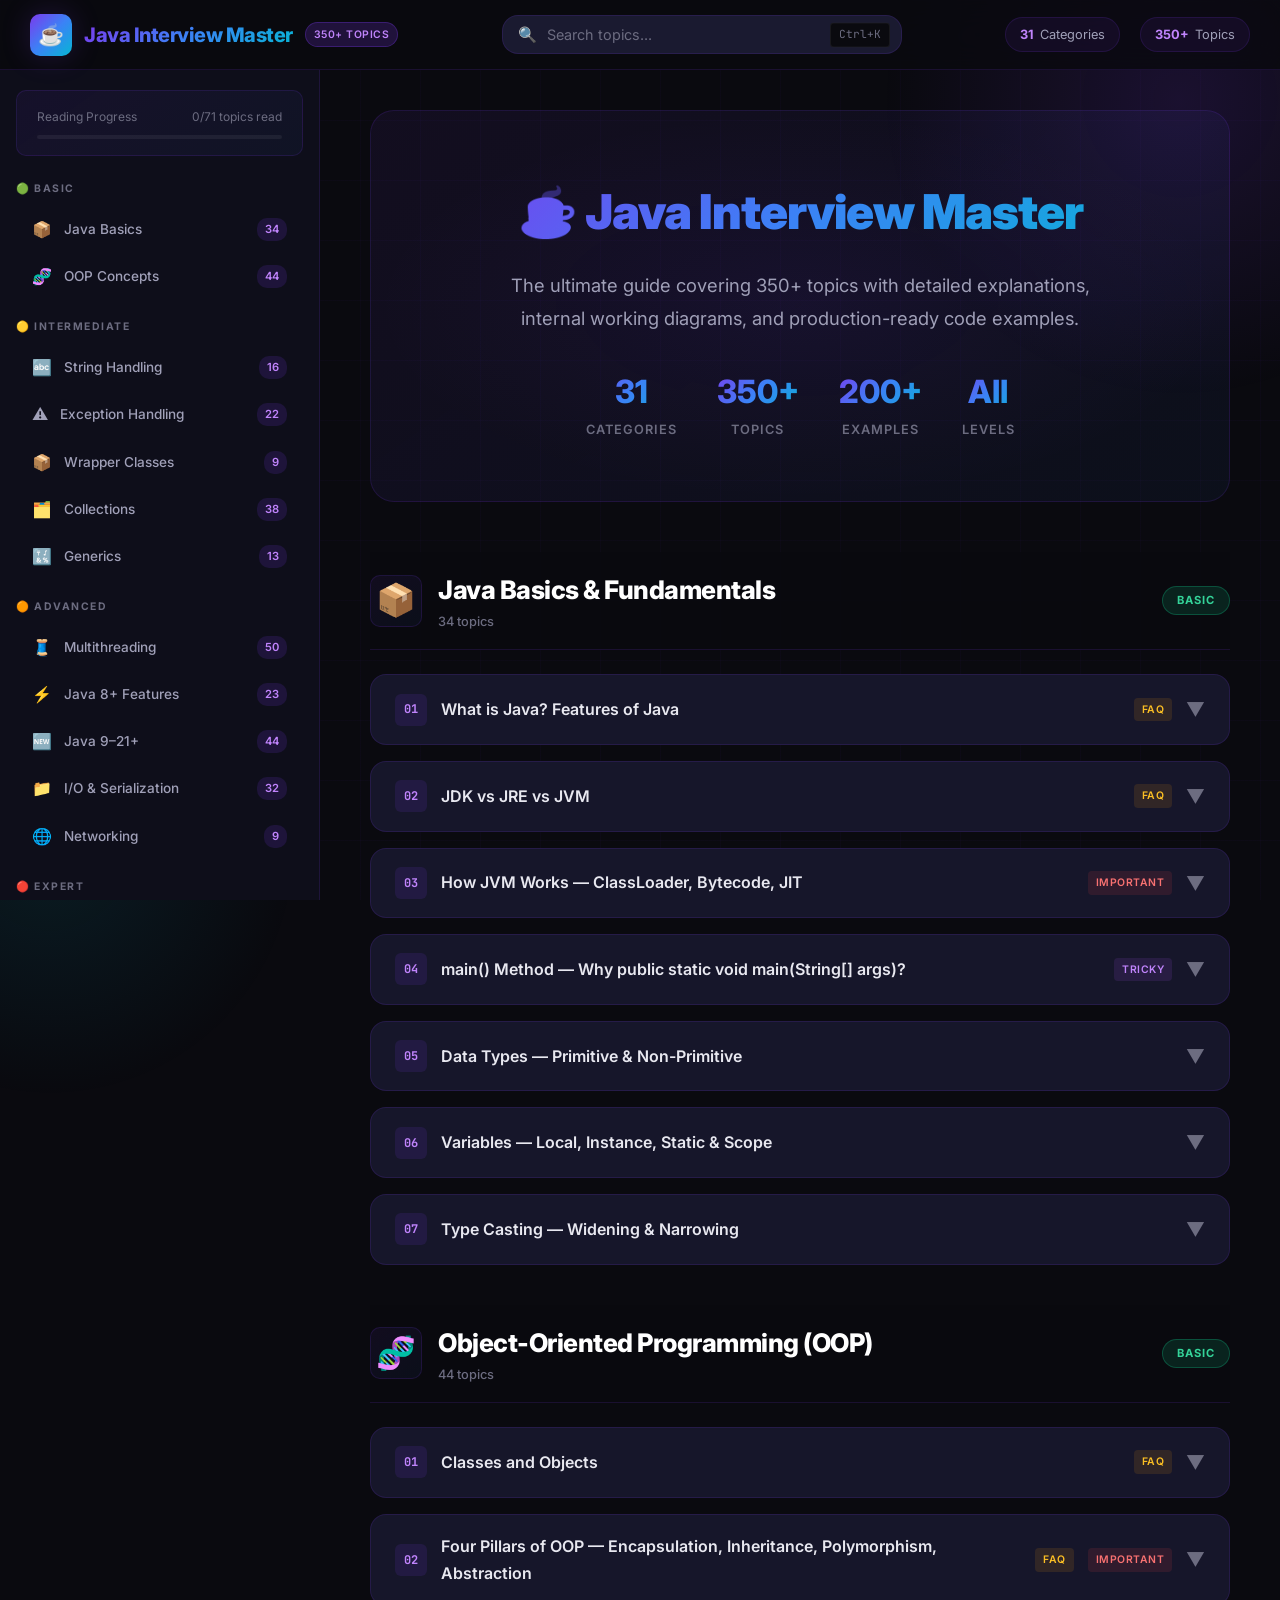
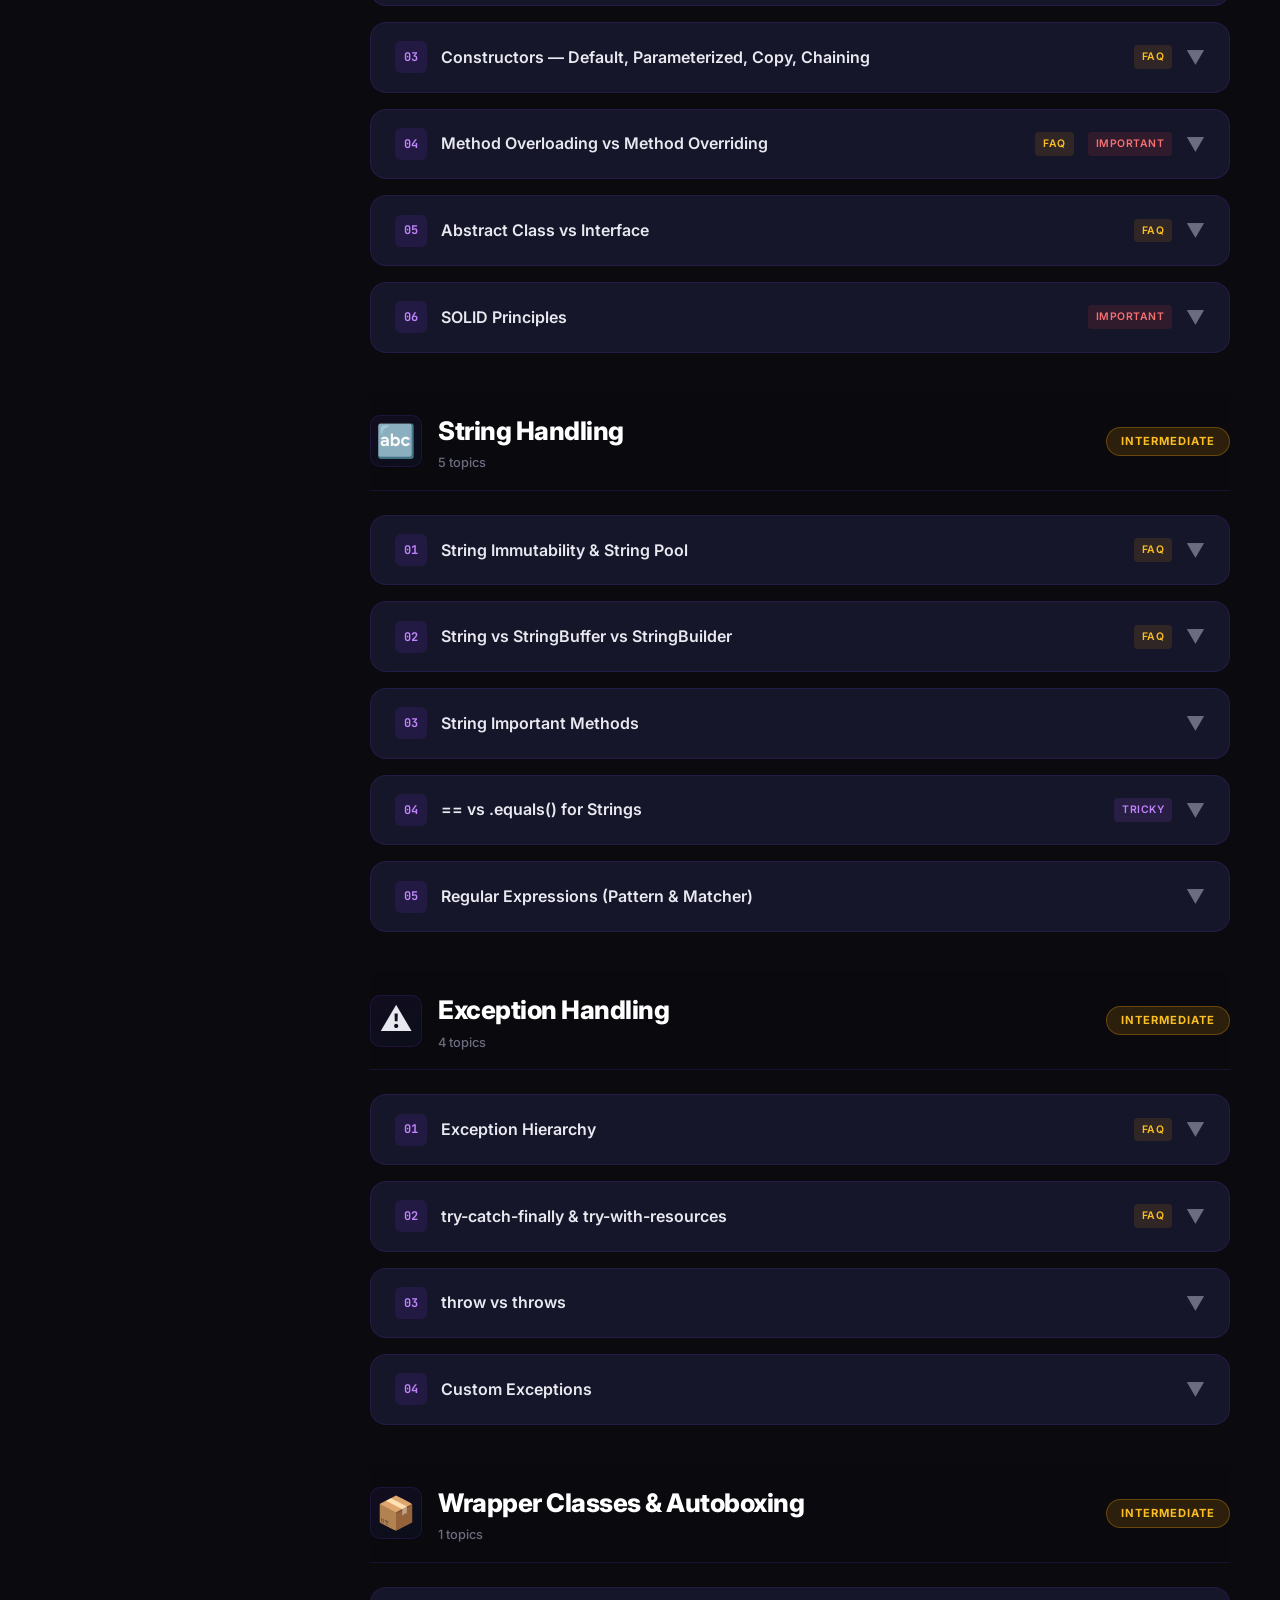
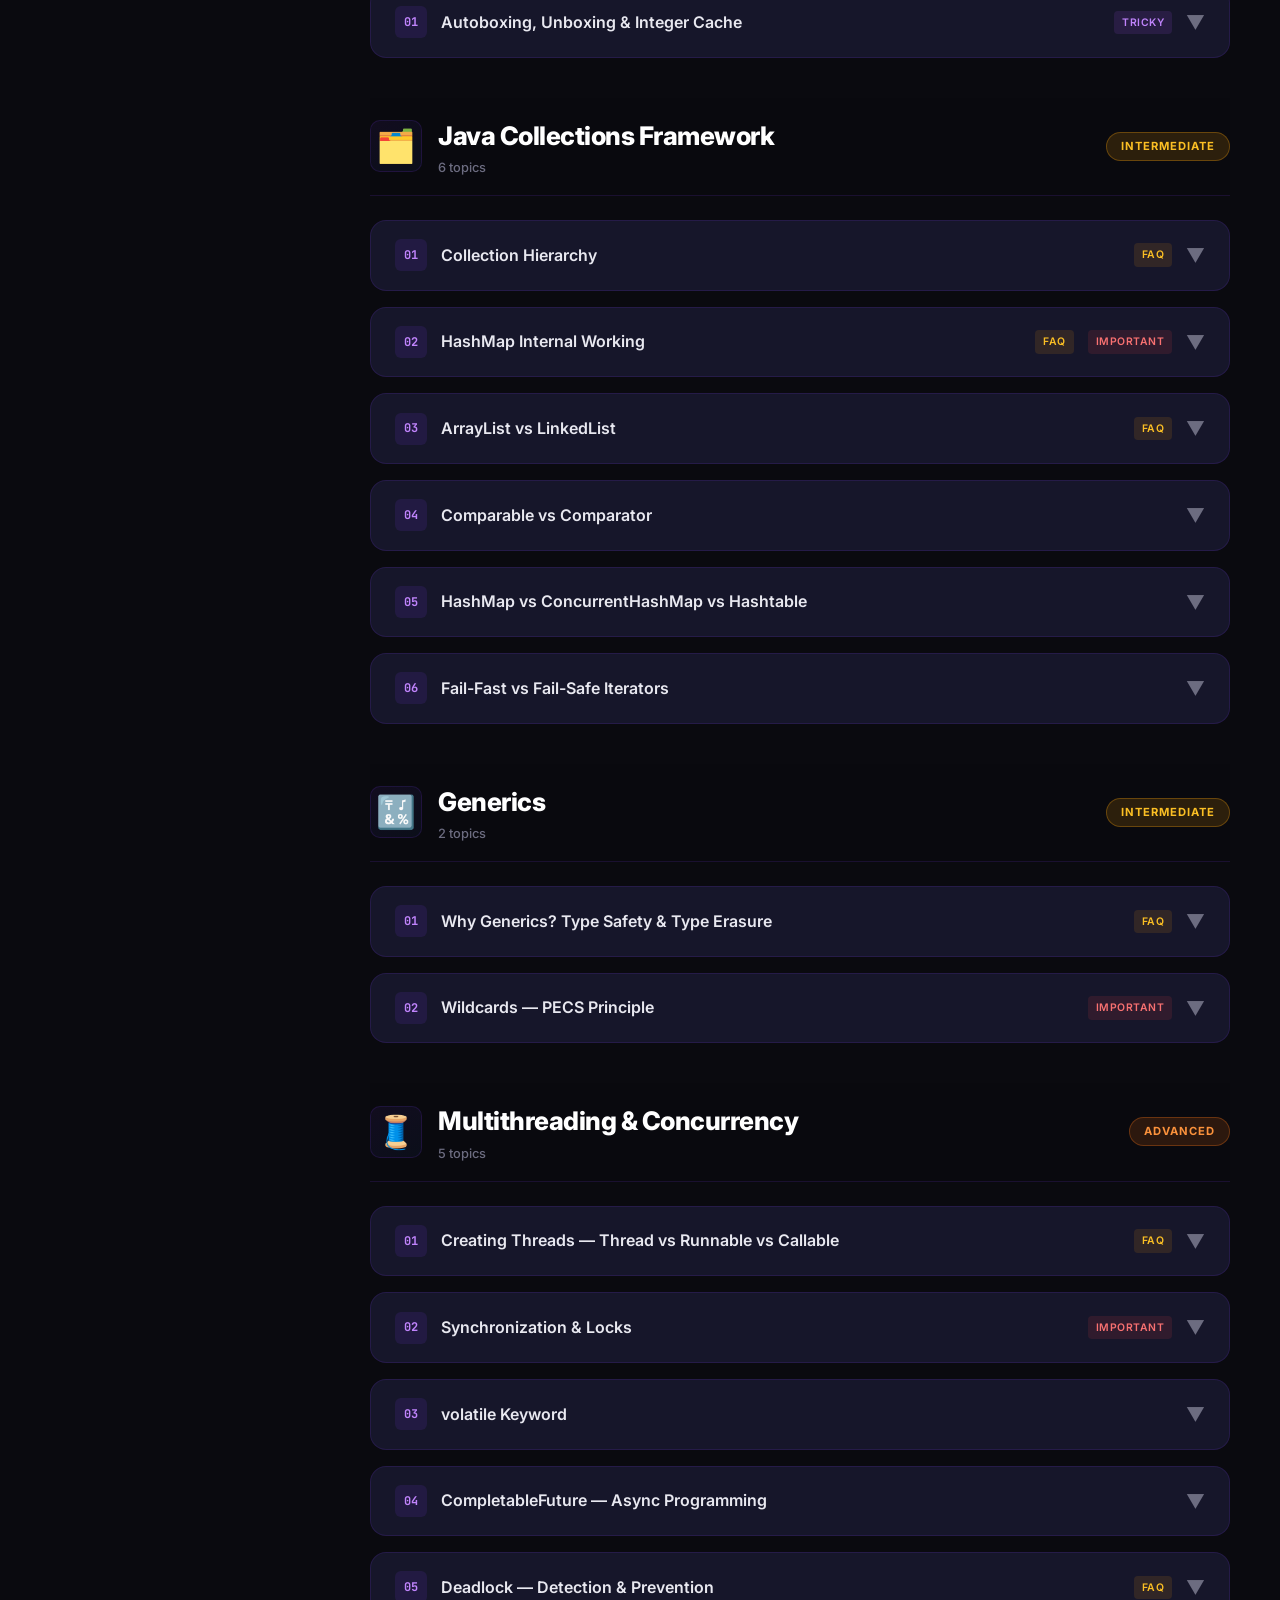
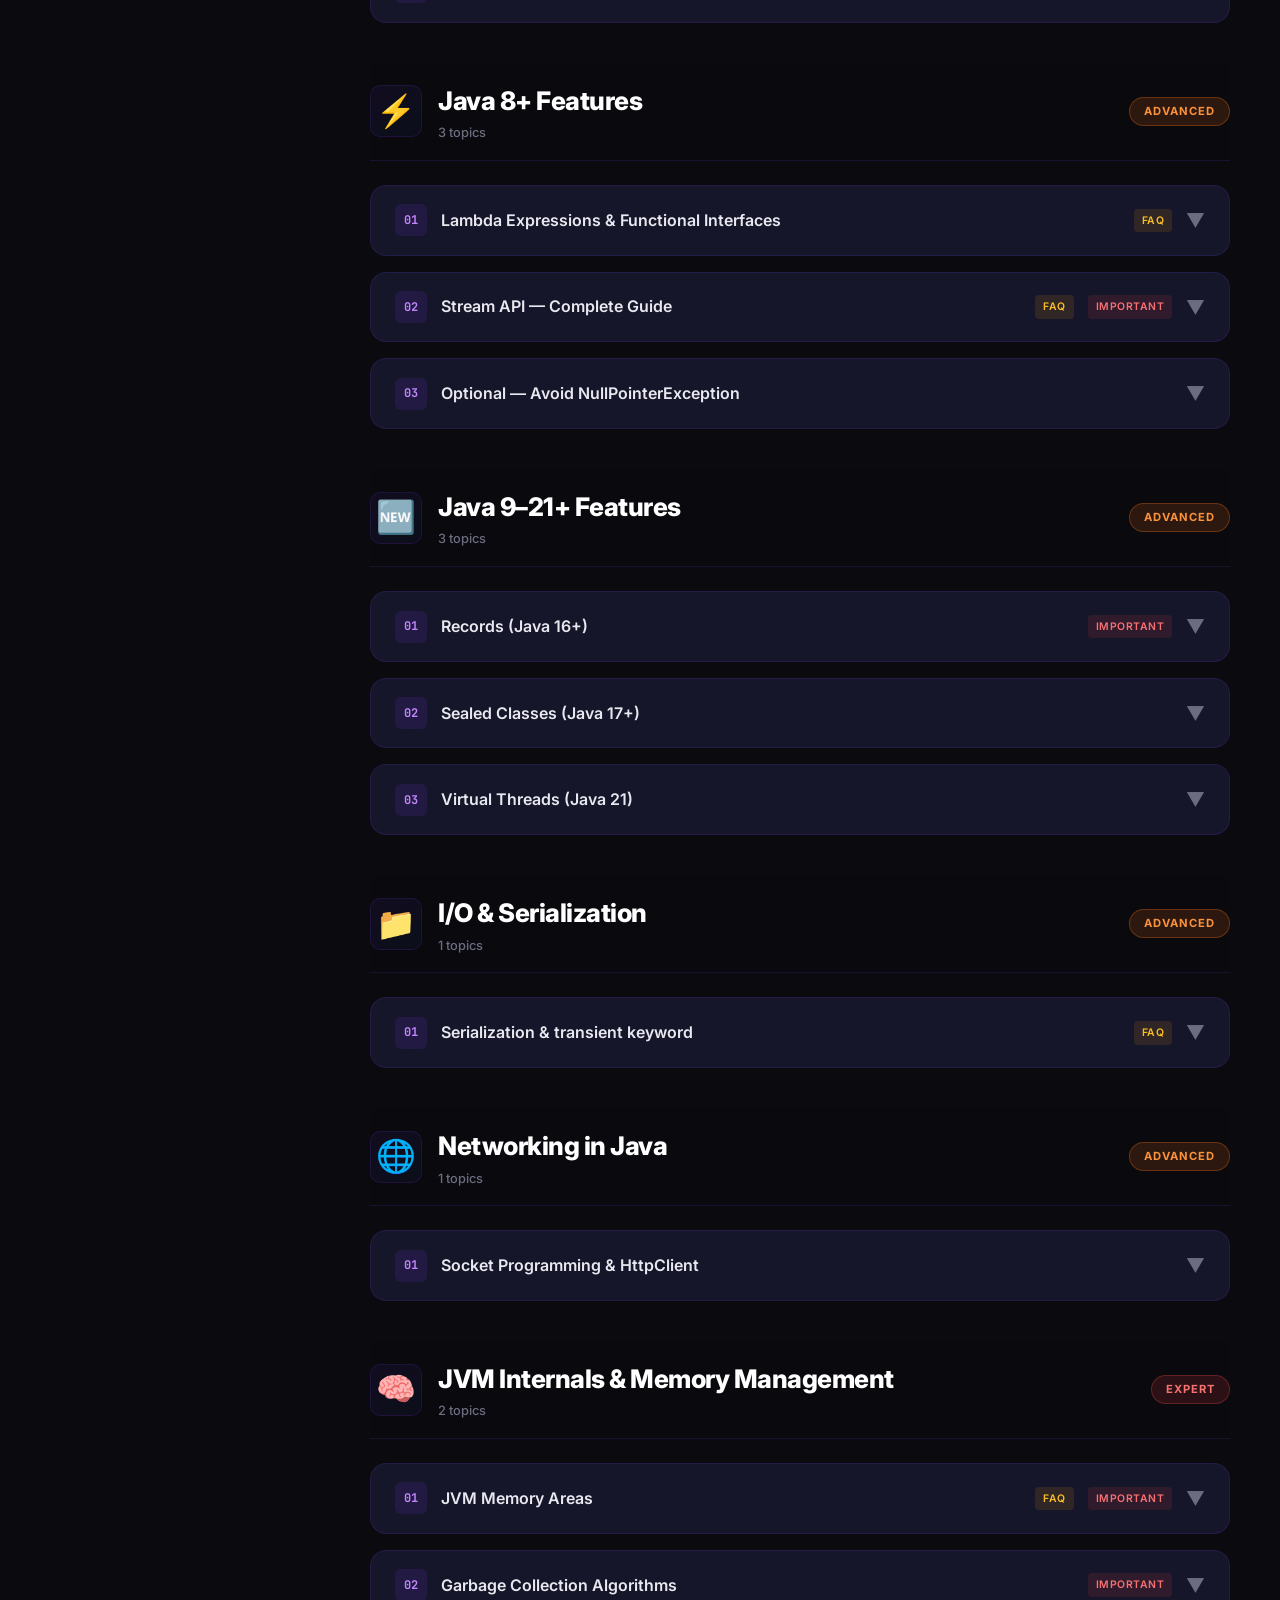
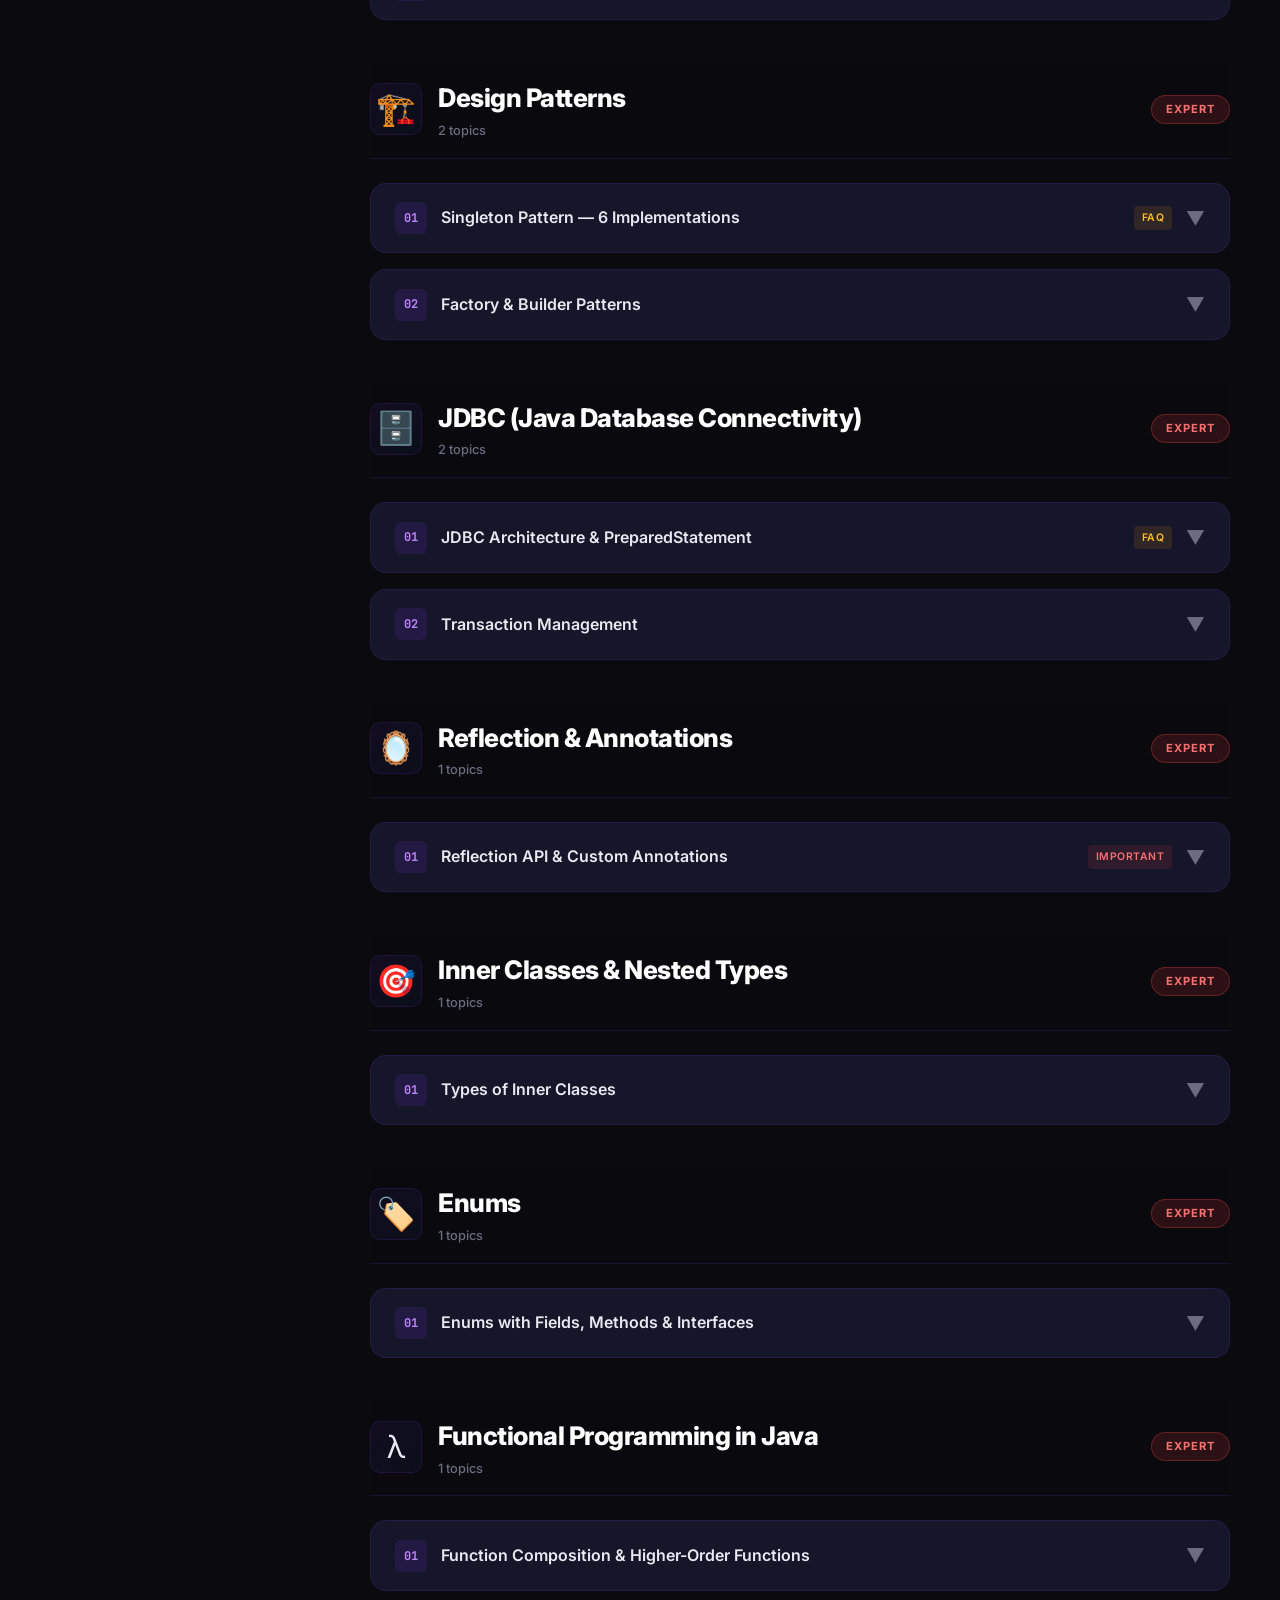
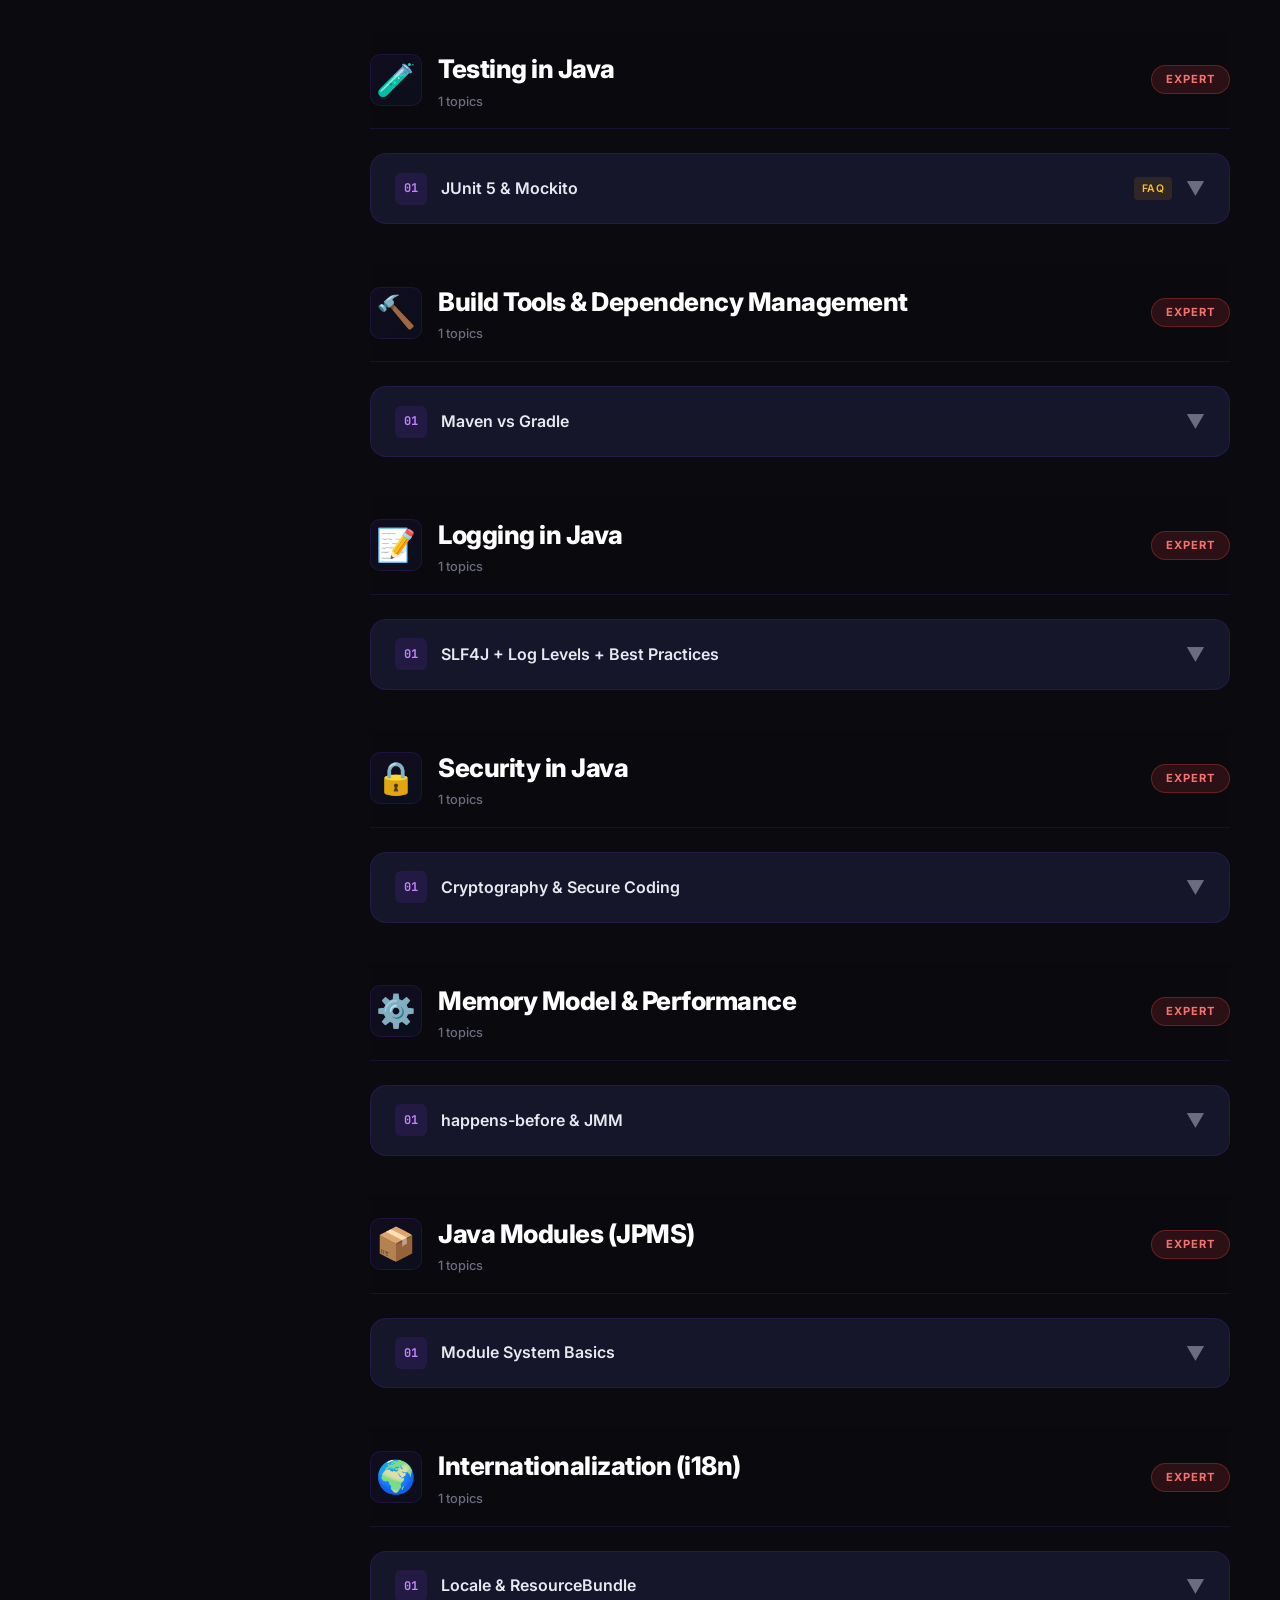
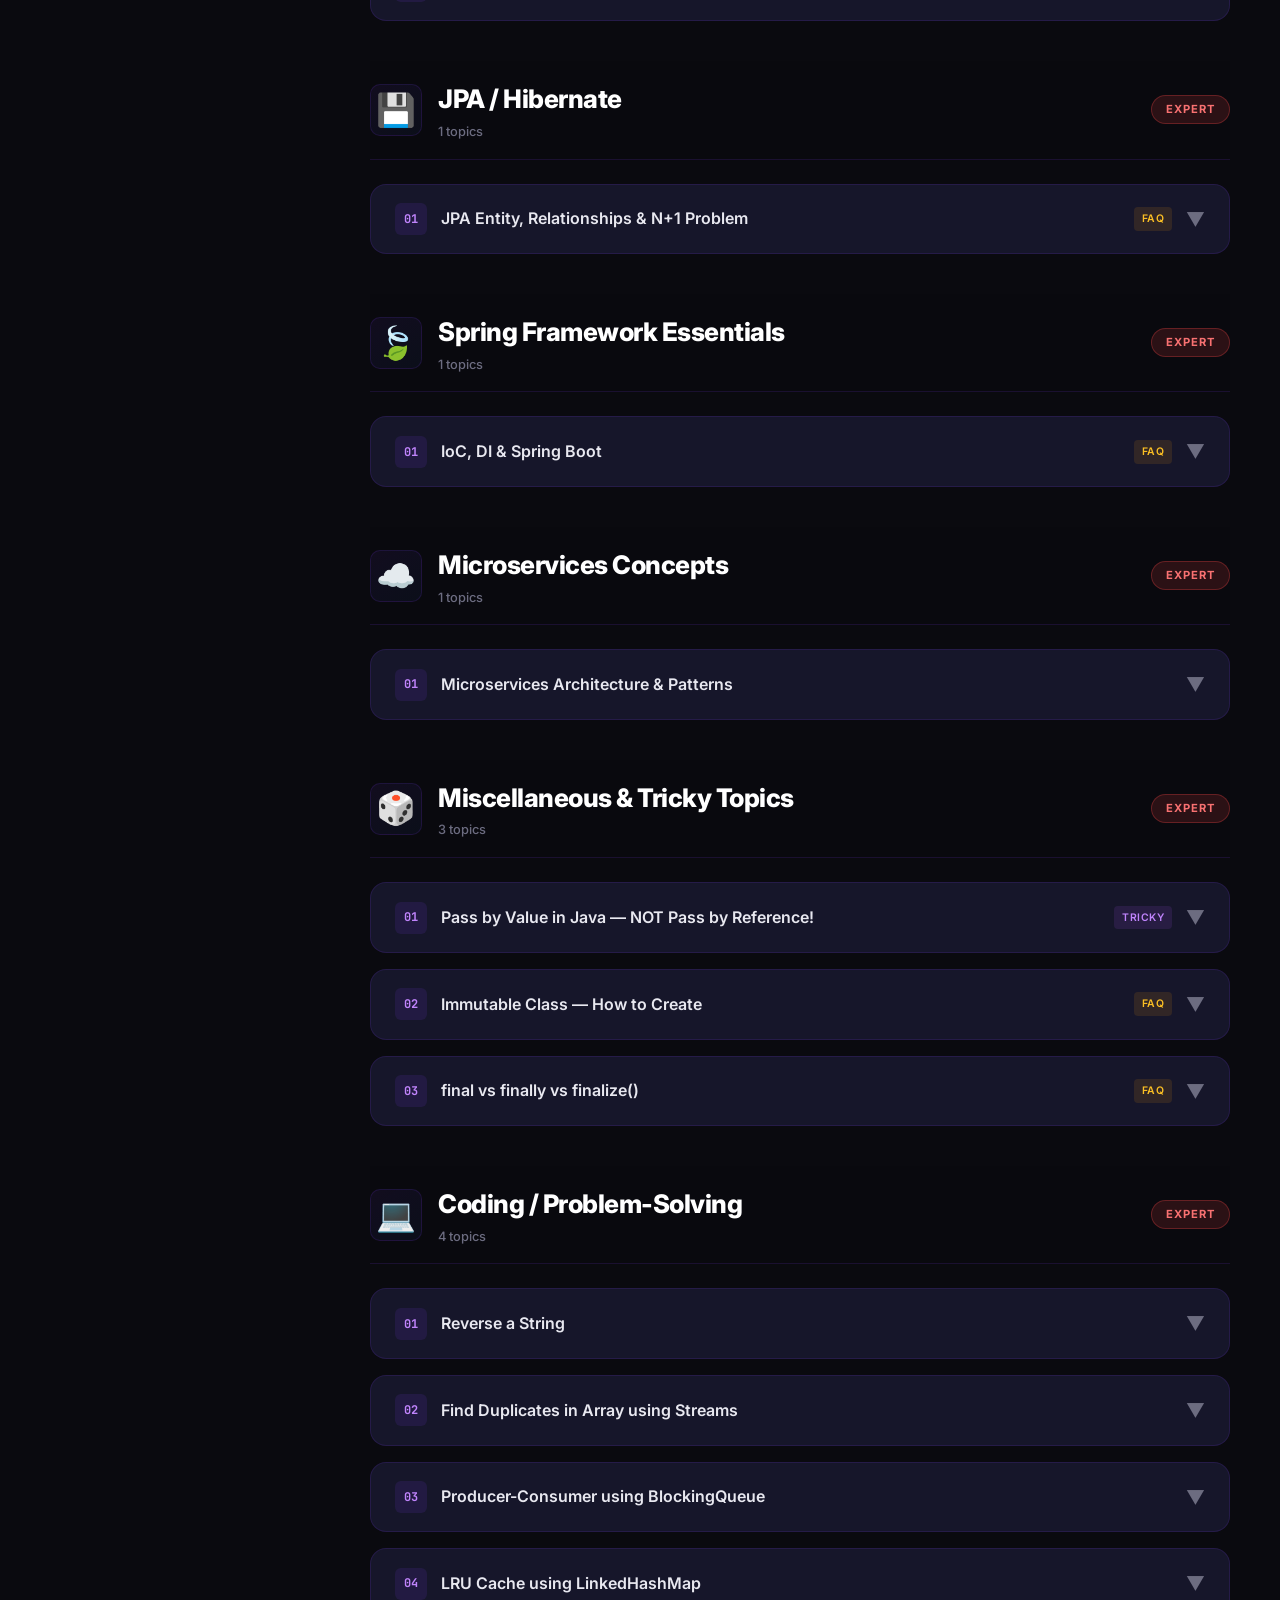
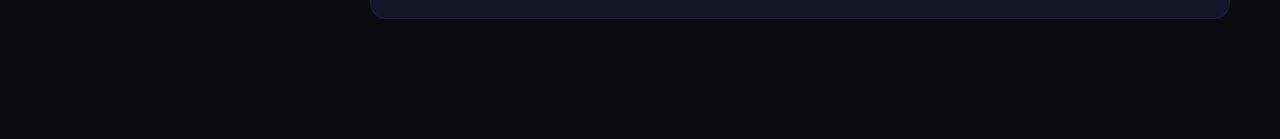
==== index.html @ a66a036e "Add files via upload" ====
<!DOCTYPE html>
<html lang="en">
<head>
  <meta charset="UTF-8">
  <meta name="viewport" content="width=device-width, initial-scale=1.0">
  <meta name="description" content="Ultimate Java Interview Preparation Guide with 350+ topics, detailed explanations, internal working, and code examples.">
  <title>Java Interview Master — Complete Guide</title>
  <link rel="stylesheet" href="styles.css">
  <link rel="icon" href="data:image/svg+xml,<svg xmlns='http://www.w3.org/2000/svg' viewBox='0 0 100 100'><text y='.9em' font-size='90'>☕</text></svg>">
</head>
<body>

<div class="bg-grid"></div>
<div class="bg-glow"></div>
<div class="bg-glow-2"></div>
<div class="sidebar-overlay"></div>

<!-- HEADER -->
<header class="header">
  <div class="header-left">
    <button class="menu-toggle" aria-label="Toggle menu">☰</button>
    <a class="logo" href="#">
      <div class="logo-icon">☕</div>
      <span class="logo-text">Java Interview Master</span>
      <span class="logo-badge">350+ Topics</span>
    </a>
  </div>
  <div class="search-container">
    <span class="search-icon">🔍</span>
    <input type="text" class="search-input" id="searchInput" placeholder="Search topics...">
    <span class="search-shortcut">Ctrl+K</span>
    <div class="search-results" id="searchResults"></div>
  </div>
  <div class="header-stats">
    <div class="stat-pill"><span class="num">31</span> Categories</div>
    <div class="stat-pill"><span class="num">350+</span> Topics</div>
  </div>
</header>

<!-- SIDEBAR -->
<nav class="sidebar" id="sidebar">
  <div class="sidebar-progress">
    <div class="progress-label"><span>Reading Progress</span><span id="progressLabel">0 topics read</span></div>
    <div class="progress-bar"><div class="progress-fill"></div></div>
  </div>
  <div class="sidebar-label">🟢 Basic</div>
  <div class="sidebar-section">
    <a class="nav-item" href="#cat-1"><span class="nav-emoji">📦</span> Java Basics<span class="nav-count">34</span></a>
    <a class="nav-item" href="#cat-2"><span class="nav-emoji">🧬</span> OOP Concepts<span class="nav-count">44</span></a>
  </div>
  <div class="sidebar-label">🟡 Intermediate</div>
  <div class="sidebar-section">
    <a class="nav-item" href="#cat-3"><span class="nav-emoji">🔤</span> String Handling<span class="nav-count">16</span></a>
    <a class="nav-item" href="#cat-4"><span class="nav-emoji">⚠️</span> Exception Handling<span class="nav-count">22</span></a>
    <a class="nav-item" href="#cat-5"><span class="nav-emoji">📦</span> Wrapper Classes<span class="nav-count">9</span></a>
    <a class="nav-item" href="#cat-6"><span class="nav-emoji">🗂️</span> Collections<span class="nav-count">38</span></a>
    <a class="nav-item" href="#cat-7"><span class="nav-emoji">🔣</span> Generics<span class="nav-count">13</span></a>
  </div>
  <div class="sidebar-label">🟠 Advanced</div>
  <div class="sidebar-section">
    <a class="nav-item" href="#cat-8"><span class="nav-emoji">🧵</span> Multithreading<span class="nav-count">50</span></a>
    <a class="nav-item" href="#cat-9"><span class="nav-emoji">⚡</span> Java 8+ Features<span class="nav-count">23</span></a>
    <a class="nav-item" href="#cat-10"><span class="nav-emoji">🆕</span> Java 9–21+<span class="nav-count">44</span></a>
    <a class="nav-item" href="#cat-11"><span class="nav-emoji">📁</span> I/O &amp; Serialization<span class="nav-count">32</span></a>
    <a class="nav-item" href="#cat-12"><span class="nav-emoji">🌐</span> Networking<span class="nav-count">9</span></a>
  </div>
  <div class="sidebar-label">🔴 Expert</div>
  <div class="sidebar-section">
    <a class="nav-item" href="#cat-13"><span class="nav-emoji">🧠</span> JVM Internals<span class="nav-count">34</span></a>
    <a class="nav-item" href="#cat-14"><span class="nav-emoji">🏗️</span> Design Patterns<span class="nav-count">24</span></a>
    <a class="nav-item" href="#cat-15"><span class="nav-emoji">🗄️</span> JDBC<span class="nav-count">16</span></a>
    <a class="nav-item" href="#cat-16"><span class="nav-emoji">🪞</span> Reflection<span class="nav-count">13</span></a>
    <a class="nav-item" href="#cat-17"><span class="nav-emoji">🎯</span> Inner Classes<span class="nav-count">8</span></a>
    <a class="nav-item" href="#cat-18"><span class="nav-emoji">🏷️</span> Enums<span class="nav-count">11</span></a>
    <a class="nav-item" href="#cat-19"><span class="nav-emoji">λ</span> Functional Prog<span class="nav-count">12</span></a>
    <a class="nav-item" href="#cat-20"><span class="nav-emoji">🧪</span> Testing<span class="nav-count">21</span></a>
    <a class="nav-item" href="#cat-21"><span class="nav-emoji">🔨</span> Build Tools<span class="nav-count">14</span></a>
    <a class="nav-item" href="#cat-22"><span class="nav-emoji">📝</span> Logging<span class="nav-count">10</span></a>
    <a class="nav-item" href="#cat-23"><span class="nav-emoji">🔒</span> Security<span class="nav-count">13</span></a>
    <a class="nav-item" href="#cat-24"><span class="nav-emoji">⚙️</span> Memory &amp; Perf<span class="nav-count">15</span></a>
    <a class="nav-item" href="#cat-25"><span class="nav-emoji">📦</span> Modules (JPMS)<span class="nav-count">10</span></a>
    <a class="nav-item" href="#cat-26"><span class="nav-emoji">🌍</span> i18n &amp; l10n<span class="nav-count">7</span></a>
    <a class="nav-item" href="#cat-27"><span class="nav-emoji">💾</span> JPA / Hibernate<span class="nav-count">12</span></a>
    <a class="nav-item" href="#cat-28"><span class="nav-emoji">🍃</span> Spring Framework<span class="nav-count">18</span></a>
    <a class="nav-item" href="#cat-29"><span class="nav-emoji">☁️</span> Microservices<span class="nav-count">16</span></a>
    <a class="nav-item" href="#cat-30"><span class="nav-emoji">🎲</span> Miscellaneous<span class="nav-count">38</span></a>
    <a class="nav-item" href="#cat-31"><span class="nav-emoji">💻</span> Coding Problems<span class="nav-count">40</span></a>
  </div>
</nav>

<!-- MAIN CONTENT -->
<main class="main-content" id="mainContent">

<!-- HERO -->
<section class="hero">
  <h1 class="hero-title">☕ Java Interview Master</h1>
  <p class="hero-subtitle">The ultimate guide covering 350+ topics with detailed explanations, internal working diagrams, and production-ready code examples.</p>
  <div class="hero-stats">
    <div class="hero-stat"><div class="hero-stat-value">31</div><div class="hero-stat-label">Categories</div></div>
    <div class="hero-stat"><div class="hero-stat-value">350+</div><div class="hero-stat-label">Topics</div></div>
    <div class="hero-stat"><div class="hero-stat-value">200+</div><div class="hero-stat-label">Examples</div></div>
    <div class="hero-stat"><div class="hero-stat-value">All</div><div class="hero-stat-label">Levels</div></div>
  </div>
</section>

<!-- ========== CATEGORY 1: JAVA BASICS ========== -->
<section class="category-section" id="cat-1">
<div class="category-header">
  <div class="category-emoji">📦</div>
  <div class="category-info"><h2 class="category-title">Java Basics & Fundamentals</h2><div class="category-count">34 topics</div></div>
  <span class="category-level level-basic">Basic</span>
</div>

<div class="topic-card"><div class="topic-header"><span class="topic-number">01</span><span class="topic-title">What is Java? Features of Java</span><span class="topic-tag tag-frequently-asked">FAQ</span><span class="topic-toggle">▼</span></div><div class="topic-body"><div class="topic-content">
<h4>Explanation</h4>
<p>Java is a <strong>high-level, class-based, object-oriented</strong> programming language designed to have as few implementation dependencies as possible. It was developed by <strong>James Gosling</strong> at Sun Microsystems (now Oracle) and released in 1995.</p>
<h4>Key Features</h4>
<ul>
  <li><strong>Platform Independent</strong> — "Write Once, Run Anywhere" (WORA). Java code compiles to bytecode that runs on any JVM.</li>
  <li><strong>Object-Oriented</strong> — Everything is an object (except primitives). Supports Encapsulation, Inheritance, Polymorphism, Abstraction.</li>
  <li><strong>Robust</strong> — Strong memory management, no pointers, garbage collection, exception handling.</li>
  <li><strong>Secure</strong> — No explicit pointer access, bytecode verifier, SecurityManager, class loading mechanism.</li>
  <li><strong>Multithreaded</strong> — Built-in support for concurrent programming.</li>
  <li><strong>Architecture-Neutral</strong> — Bytecode is not dependent on any processor architecture.</li>
  <li><strong>Distributed</strong> — Supports RMI, EJB, web services for distributed computing.</li>
  <li><strong>Dynamic</strong> — Supports dynamic loading of classes at runtime via reflection.</li>
</ul>
<div class="info-box tip"><div class="info-box-title">💡 Interview Tip</div><p>Often the first question asked. Cover at least 5 features with brief explanations.</p></div>
</div></div></div>

<div class="topic-card"><div class="topic-header"><span class="topic-number">02</span><span class="topic-title">JDK vs JRE vs JVM</span><span class="topic-tag tag-frequently-asked">FAQ</span><span class="topic-toggle">▼</span></div><div class="topic-body"><div class="topic-content">
<h4>Explanation</h4>
<p>These three form the foundation of Java's platform independence:</p>
<table class="comparison-table">
<tr><th>Component</th><th>Full Form</th><th>Purpose</th><th>Contains</th></tr>
<tr><td><strong>JVM</strong></td><td>Java Virtual Machine</td><td>Executes bytecode</td><td>Interpreter, JIT Compiler, GC</td></tr>
<tr><td><strong>JRE</strong></td><td>Java Runtime Environment</td><td>Provides runtime libraries</td><td>JVM + Core Libraries (rt.jar)</td></tr>
<tr><td><strong>JDK</strong></td><td>Java Development Kit</td><td>Develop + Compile + Run</td><td>JRE + javac, javadoc, jar, jdb</td></tr>
</table>
<h4>Internal Working</h4>
<div class="diagram-box">┌─────────────────────────────────────┐
│              JDK                    │
│  ┌──────────────────────────────┐   │
│  │            JRE               │   │
│  │  ┌───────────────────────┐   │   │
│  │  │         JVM           │   │   │
│  │  │  ┌─────────────────┐  │   │   │
│  │  │  │   Class Loader   │  │   │   │
│  │  │  │   Bytecode       │  │   │   │
│  │  │  │   Verifier       │  │   │   │
│  │  │  │   Interpreter    │  │   │   │
│  │  │  │   JIT Compiler   │  │   │   │
│  │  │  │   Garbage        │  │   │   │
│  │  │  │   Collector      │  │   │   │
│  │  │  └─────────────────┘  │   │   │
│  │  └───────────────────────┘   │   │
│  │  + Core Libraries (rt.jar)   │   │
│  └──────────────────────────────┘   │
│  + javac (compiler)                 │
│  + javadoc, jar, jdb, jshell        │
└─────────────────────────────────────┘</div>
<div class="info-box"><div class="info-box-title">📌 Key Point</div><p><strong>JDK = JRE + Dev Tools</strong> and <strong>JRE = JVM + Libraries</strong>. If you only need to run Java programs, you need JRE. To develop, you need JDK.</p></div>
</div></div></div>

<div class="topic-card"><div class="topic-header"><span class="topic-number">03</span><span class="topic-title">How JVM Works — ClassLoader, Bytecode, JIT</span><span class="topic-tag tag-important">Important</span><span class="topic-toggle">▼</span></div><div class="topic-body"><div class="topic-content">
<h4>Java Program Execution Flow</h4>
<div class="diagram-box">Source.java ──> javac ──> Source.class (Bytecode)
                                │
                          ┌─────▼─────┐
                          │    JVM    │
                          ├───────────┤
                   ┌──────┤ClassLoader├──────┐
                   │      └───────────┘      │
                   ▼                         ▼
            ┌────────────┐          ┌──────────────┐
            │ Bytecode   │          │  Runtime     │
            │ Verifier   │          │  Data Areas  │
            └──────┬─────┘          │  - Heap      │
                   │                │  - Stack     │
                   ▼                │  - Method    │
            ┌────────────┐          │    Area      │
            │ Interpreter│          └──────────────┘
            │     +      │
            │ JIT Compiler│
            └──────┬─────┘
                   ▼
            Native Machine Code</div>
<h4>ClassLoader Subsystem</h4>
<ul>
  <li><strong>Bootstrap ClassLoader</strong> — Loads core Java classes from <code>rt.jar</code> (written in C/C++)</li>
  <li><strong>Extension/Platform ClassLoader</strong> — Loads from <code>ext</code> directory</li>
  <li><strong>Application ClassLoader</strong> — Loads from classpath (your classes)</li>
</ul>
<h4>JIT Compiler</h4>
<p>The <strong>Just-In-Time (JIT)</strong> compiler converts frequently executed bytecode ("hot spots") into native machine code at runtime for better performance. Without JIT, the interpreter translates bytecode line-by-line which is slower.</p>
</div></div></div>

<div class="topic-card"><div class="topic-header"><span class="topic-number">04</span><span class="topic-title">main() Method — Why public static void main(String[] args)?</span><span class="topic-tag tag-tricky">Tricky</span><span class="topic-toggle">▼</span></div><div class="topic-body"><div class="topic-content">
<h4>Breakdown</h4>
<ul>
  <li><strong>public</strong> — JVM must access it from anywhere (outside the class)</li>
  <li><strong>static</strong> — JVM calls it without creating an object of the class</li>
  <li><strong>void</strong> — It doesn't return anything to the JVM</li>
  <li><strong>main</strong> — The name JVM looks for as the entry point</li>
  <li><strong>String[] args</strong> — Command-line arguments passed as an array of Strings</li>
</ul>
<div class="code-block"><div class="code-header"><div class="code-dots"><div class="code-dot"></div><div class="code-dot"></div><div class="code-dot"></div></div><span class="code-lang">Java</span><button class="code-copy">Copy</button></div><pre><span class="kw">public class</span> <span class="type">HelloWorld</span> {
    <span class="kw">public static void</span> <span class="fn">main</span>(<span class="type">String</span>[] args) {
        <span class="type">System</span>.out.<span class="fn">println</span>(<span class="str">"Hello, World!"</span>);
    }
}</pre></div>
<div class="info-box warning"><div class="info-box-title">⚠️ Common Question</div><p><strong>Can we overload main()?</strong> Yes! But JVM always calls <code>public static void main(String[] args)</code>. Other overloaded versions are treated as normal methods.</p></div>
</div></div></div>

<div class="topic-card"><div class="topic-header"><span class="topic-number">05</span><span class="topic-title">Data Types — Primitive & Non-Primitive</span><span class="topic-toggle">▼</span></div><div class="topic-body"><div class="topic-content">
<h4>Primitive Data Types (8 types)</h4>
<table class="comparison-table">
<tr><th>Type</th><th>Size</th><th>Default</th><th>Range</th></tr>
<tr><td><code>byte</code></td><td>1 byte</td><td>0</td><td>-128 to 127</td></tr>
<tr><td><code>short</code></td><td>2 bytes</td><td>0</td><td>-32,768 to 32,767</td></tr>
<tr><td><code>int</code></td><td>4 bytes</td><td>0</td><td>-2³¹ to 2³¹-1</td></tr>
<tr><td><code>long</code></td><td>8 bytes</td><td>0L</td><td>-2⁶³ to 2⁶³-1</td></tr>
<tr><td><code>float</code></td><td>4 bytes</td><td>0.0f</td><td>±3.4E38 (7 digits)</td></tr>
<tr><td><code>double</code></td><td>8 bytes</td><td>0.0d</td><td>±1.7E308 (15 digits)</td></tr>
<tr><td><code>char</code></td><td>2 bytes</td><td>'\u0000'</td><td>0 to 65,535 (Unicode)</td></tr>
<tr><td><code>boolean</code></td><td>~1 bit</td><td>false</td><td>true / false</td></tr>
</table>
<h4>Non-Primitive Types</h4>
<p><strong>String, Array, Class, Interface, Enum</strong> — These are reference types stored on the Heap, while primitives are stored on the Stack.</p>
<div class="code-block"><div class="code-header"><div class="code-dots"><div class="code-dot"></div><div class="code-dot"></div><div class="code-dot"></div></div><span class="code-lang">Java</span><button class="code-copy">Copy</button></div><pre><span class="cmt">// Primitive types</span>
<span class="kw">int</span> age = <span class="num">25</span>;
<span class="kw">double</span> salary = <span class="num">75000.50</span>;
<span class="kw">char</span> grade = <span class="str">'A'</span>;
<span class="kw">boolean</span> isActive = <span class="kw">true</span>;

<span class="cmt">// Non-primitive (reference) types</span>
<span class="type">String</span> name = <span class="str">"Java"</span>;
<span class="kw">int</span>[] numbers = {<span class="num">1</span>, <span class="num">2</span>, <span class="num">3</span>};</pre></div>
</div></div></div>

<div class="topic-card"><div class="topic-header"><span class="topic-number">06</span><span class="topic-title">Variables — Local, Instance, Static & Scope</span><span class="topic-toggle">▼</span></div><div class="topic-body"><div class="topic-content">
<table class="comparison-table">
<tr><th>Type</th><th>Declared In</th><th>Stored In</th><th>Default Value</th><th>Lifetime</th></tr>
<tr><td><strong>Local</strong></td><td>Method/Block</td><td>Stack</td><td>None (must init)</td><td>Method execution</td></tr>
<tr><td><strong>Instance</strong></td><td>Class (non-static)</td><td>Heap</td><td>Yes (0, null, false)</td><td>Object lifetime</td></tr>
<tr><td><strong>Static</strong></td><td>Class (static)</td><td>Method Area</td><td>Yes (0, null, false)</td><td>Class lifetime</td></tr>
</table>
<div class="code-block"><div class="code-header"><div class="code-dots"><div class="code-dot"></div><div class="code-dot"></div><div class="code-dot"></div></div><span class="code-lang">Java</span><button class="code-copy">Copy</button></div><pre><span class="kw">public class</span> <span class="type">Employee</span> {
    <span class="kw">static</span> <span class="type">String</span> company = <span class="str">"Google"</span>;  <span class="cmt">// Static variable</span>
    <span class="type">String</span> name;                       <span class="cmt">// Instance variable</span>

    <span class="kw">void</span> <span class="fn">display</span>() {
        <span class="kw">int</span> bonus = <span class="num">5000</span>;              <span class="cmt">// Local variable</span>
        <span class="type">System</span>.out.<span class="fn">println</span>(name + <span class="str">" - "</span> + company + <span class="str">" - Bonus: "</span> + bonus);
    }
}</pre></div>
</div></div></div>

<div class="topic-card"><div class="topic-header"><span class="topic-number">07</span><span class="topic-title">Type Casting — Widening & Narrowing</span><span class="topic-toggle">▼</span></div><div class="topic-body"><div class="topic-content">
<h4>Widening (Implicit) — Automatic</h4>
<p>Smaller type → Larger type. No data loss. Done automatically by compiler.</p>
<div class="diagram-box">byte → short → int → long → float → double</div>
<h4>Narrowing (Explicit) — Manual cast required</h4>
<p>Larger type → Smaller type. Possible data loss. Requires explicit cast.</p>
<div class="code-block"><div class="code-header"><div class="code-dots"><div class="code-dot"></div><div class="code-dot"></div><div class="code-dot"></div></div><span class="code-lang">Java</span><button class="code-copy">Copy</button></div><pre><span class="cmt">// Widening (implicit)</span>
<span class="kw">int</span> i = <span class="num">100</span>;
<span class="kw">long</span> l = i;       <span class="cmt">// int → long automatically</span>
<span class="kw">double</span> d = l;     <span class="cmt">// long → double automatically</span>

<span class="cmt">// Narrowing (explicit)</span>
<span class="kw">double</span> price = <span class="num">99.99</span>;
<span class="kw">int</span> rounded = (<span class="kw">int</span>) price;  <span class="cmt">// 99 (decimal truncated)</span>
<span class="kw">byte</span> b = (<span class="kw">byte</span>) <span class="num">130</span>;       <span class="cmt">// -126 (overflow!)</span></pre></div>
</div></div></div>

</section>

<!-- ========== CATEGORY 2: OOP ========== -->
<section class="category-section" id="cat-2">
<div class="category-header">
  <div class="category-emoji">🧬</div>
  <div class="category-info"><h2 class="category-title">Object-Oriented Programming (OOP)</h2><div class="category-count">44 topics</div></div>
  <span class="category-level level-basic">Basic</span>
</div>

<div class="topic-card"><div class="topic-header"><span class="topic-number">01</span><span class="topic-title">Classes and Objects</span><span class="topic-tag tag-frequently-asked">FAQ</span><span class="topic-toggle">▼</span></div><div class="topic-body"><div class="topic-content">
<h4>Explanation</h4>
<p>A <strong>Class</strong> is a blueprint/template that defines the structure (fields) and behavior (methods). An <strong>Object</strong> is an instance of a class — a real entity created in memory.</p>
<div class="code-block"><div class="code-header"><div class="code-dots"><div class="code-dot"></div><div class="code-dot"></div><div class="code-dot"></div></div><span class="code-lang">Java</span><button class="code-copy">Copy</button></div><pre><span class="cmt">// Class = Blueprint</span>
<span class="kw">public class</span> <span class="type">Car</span> {
    <span class="type">String</span> brand;
    <span class="kw">int</span> speed;

    <span class="kw">void</span> <span class="fn">accelerate</span>() {
        speed += <span class="num">10</span>;
        <span class="type">System</span>.out.<span class="fn">println</span>(brand + <span class="str">" speed: "</span> + speed);
    }
}

<span class="cmt">// Object = Instance</span>
<span class="type">Car</span> myCar = <span class="kw">new</span> <span class="type">Car</span>();   <span class="cmt">// Object created on Heap</span>
myCar.brand = <span class="str">"Tesla"</span>;
myCar.<span class="fn">accelerate</span>();       <span class="cmt">// Tesla speed: 10</span></pre></div>
<h4>Internal Working — Memory Layout</h4>
<div class="diagram-box">Stack Memory           Heap Memory
┌──────────┐          ┌──────────────────┐
│ myCar ───┼─────────►│ Car Object       │
│ (ref)    │          │ brand = "Tesla"  │
└──────────┘          │ speed = 10       │
                      └──────────────────┘</div>
</div></div></div>

<div class="topic-card"><div class="topic-header"><span class="topic-number">02</span><span class="topic-title">Four Pillars of OOP — Encapsulation, Inheritance, Polymorphism, Abstraction</span><span class="topic-tag tag-frequently-asked">FAQ</span><span class="topic-tag tag-important">Important</span><span class="topic-toggle">▼</span></div><div class="topic-body"><div class="topic-content">
<h4>1. Encapsulation</h4>
<p>Wrapping data (variables) and code (methods) together as a single unit. Achieved via <strong>private fields + public getters/setters</strong>.</p>
<div class="code-block"><div class="code-header"><div class="code-dots"><div class="code-dot"></div><div class="code-dot"></div><div class="code-dot"></div></div><span class="code-lang">Java</span><button class="code-copy">Copy</button></div><pre><span class="kw">public class</span> <span class="type">BankAccount</span> {
    <span class="kw">private</span> <span class="kw">double</span> balance;  <span class="cmt">// hidden from outside</span>

    <span class="kw">public double</span> <span class="fn">getBalance</span>() { <span class="kw">return</span> balance; }
    <span class="kw">public void</span> <span class="fn">deposit</span>(<span class="kw">double</span> amount) {
        <span class="kw">if</span> (amount > <span class="num">0</span>) balance += amount;  <span class="cmt">// validation</span>
    }
}</pre></div>
<h4>2. Inheritance</h4>
<p>A class (child) acquires properties and behaviors of another class (parent). Uses <code>extends</code> keyword. Promotes code reusability.</p>
<div class="code-block"><div class="code-header"><div class="code-dots"><div class="code-dot"></div><div class="code-dot"></div><div class="code-dot"></div></div><span class="code-lang">Java</span><button class="code-copy">Copy</button></div><pre><span class="kw">class</span> <span class="type">Animal</span> {
    <span class="kw">void</span> <span class="fn">eat</span>() { <span class="type">System</span>.out.<span class="fn">println</span>(<span class="str">"Eating..."</span>); }
}
<span class="kw">class</span> <span class="type">Dog</span> <span class="kw">extends</span> <span class="type">Animal</span> {
    <span class="kw">void</span> <span class="fn">bark</span>() { <span class="type">System</span>.out.<span class="fn">println</span>(<span class="str">"Barking!"</span>); }
}
<span class="cmt">// Dog inherits eat() from Animal</span>
<span class="type">Dog</span> d = <span class="kw">new</span> <span class="type">Dog</span>();
d.<span class="fn">eat</span>();   <span class="cmt">// Eating...</span>
d.<span class="fn">bark</span>();  <span class="cmt">// Barking!</span></pre></div>
<h4>3. Polymorphism</h4>
<p>One interface, multiple implementations. Two types: <strong>Compile-time</strong> (overloading) and <strong>Runtime</strong> (overriding).</p>
<div class="code-block"><div class="code-header"><div class="code-dots"><div class="code-dot"></div><div class="code-dot"></div><div class="code-dot"></div></div><span class="code-lang">Java</span><button class="code-copy">Copy</button></div><pre><span class="cmt">// Runtime Polymorphism</span>
<span class="type">Animal</span> a = <span class="kw">new</span> <span class="type">Dog</span>();    <span class="cmt">// Upcasting</span>
a.<span class="fn">sound</span>();               <span class="cmt">// Calls Dog's sound() — decided at RUNTIME</span></pre></div>
<h4>4. Abstraction</h4>
<p>Hiding implementation details and showing only functionality. Achieved via <strong>abstract classes</strong> and <strong>interfaces</strong>.</p>
<div class="code-block"><div class="code-header"><div class="code-dots"><div class="code-dot"></div><div class="code-dot"></div><div class="code-dot"></div></div><span class="code-lang">Java</span><button class="code-copy">Copy</button></div><pre><span class="kw">abstract class</span> <span class="type">Shape</span> {
    <span class="kw">abstract double</span> <span class="fn">area</span>();  <span class="cmt">// no body — subclass must implement</span>
}
<span class="kw">class</span> <span class="type">Circle</span> <span class="kw">extends</span> <span class="type">Shape</span> {
    <span class="kw">double</span> radius;
    <span class="kw">double</span> <span class="fn">area</span>() { <span class="kw">return</span> Math.PI * radius * radius; }
}</pre></div>
</div></div></div>

<div class="topic-card"><div class="topic-header"><span class="topic-number">03</span><span class="topic-title">Constructors — Default, Parameterized, Copy, Chaining</span><span class="topic-tag tag-frequently-asked">FAQ</span><span class="topic-toggle">▼</span></div><div class="topic-body"><div class="topic-content">
<h4>What is a Constructor?</h4>
<p>A special method called automatically when an object is created. It has the <strong>same name as the class</strong> and <strong>no return type</strong>.</p>
<div class="code-block"><div class="code-header"><div class="code-dots"><div class="code-dot"></div><div class="code-dot"></div><div class="code-dot"></div></div><span class="code-lang">Java</span><button class="code-copy">Copy</button></div><pre><span class="kw">public class</span> <span class="type">Student</span> {
    <span class="type">String</span> name;
    <span class="kw">int</span> age;

    <span class="cmt">// Default constructor</span>
    <span class="type">Student</span>() {
        <span class="kw">this</span>(<span class="str">"Unknown"</span>, <span class="num">0</span>);  <span class="cmt">// Constructor chaining</span>
    }

    <span class="cmt">// Parameterized constructor</span>
    <span class="type">Student</span>(<span class="type">String</span> name, <span class="kw">int</span> age) {
        <span class="kw">this</span>.name = name;
        <span class="kw">this</span>.age = age;
    }

    <span class="cmt">// Copy constructor</span>
    <span class="type">Student</span>(<span class="type">Student</span> other) {
        <span class="kw">this</span>.name = other.name;
        <span class="kw">this</span>.age = other.age;
    }
}</pre></div>
<div class="info-box"><div class="info-box-title">📌 Key Points</div><p>• Compiler adds a default no-arg constructor <strong>only if you don't define any</strong>.<br>• <code>this()</code> must be the <strong>first statement</strong> in a constructor.<br>• Constructors are <strong>NOT inherited</strong>.</p></div>
</div></div></div>

<div class="topic-card"><div class="topic-header"><span class="topic-number">04</span><span class="topic-title">Method Overloading vs Method Overriding</span><span class="topic-tag tag-frequently-asked">FAQ</span><span class="topic-tag tag-important">Important</span><span class="topic-toggle">▼</span></div><div class="topic-body"><div class="topic-content">
<table class="comparison-table">
<tr><th>Feature</th><th>Overloading</th><th>Overriding</th></tr>
<tr><td>Binding</td><td>Compile-time (Static)</td><td>Runtime (Dynamic)</td></tr>
<tr><td>Class</td><td>Same class</td><td>Parent-Child classes</td></tr>
<tr><td>Method Name</td><td>Same</td><td>Same</td></tr>
<tr><td>Parameters</td><td>Must differ</td><td>Must be same</td></tr>
<tr><td>Return Type</td><td>Can differ</td><td>Same or covariant</td></tr>
<tr><td>Access Modifier</td><td>Can differ</td><td>Cannot be more restrictive</td></tr>
<tr><td>static methods</td><td>Can overload</td><td>Cannot override (method hiding)</td></tr>
<tr><td>private methods</td><td>Can overload</td><td>Cannot override</td></tr>
</table>
<div class="code-block"><div class="code-header"><div class="code-dots"><div class="code-dot"></div><div class="code-dot"></div><div class="code-dot"></div></div><span class="code-lang">Java</span><button class="code-copy">Copy</button></div><pre><span class="cmt">// OVERLOADING — same class, different params</span>
<span class="kw">class</span> <span class="type">Calculator</span> {
    <span class="kw">int</span> <span class="fn">add</span>(<span class="kw">int</span> a, <span class="kw">int</span> b)           { <span class="kw">return</span> a + b; }
    <span class="kw">double</span> <span class="fn">add</span>(<span class="kw">double</span> a, <span class="kw">double</span> b) { <span class="kw">return</span> a + b; }
    <span class="kw">int</span> <span class="fn">add</span>(<span class="kw">int</span> a, <span class="kw">int</span> b, <span class="kw">int</span> c)   { <span class="kw">return</span> a + b + c; }
}

<span class="cmt">// OVERRIDING — parent-child, same signature</span>
<span class="kw">class</span> <span class="type">Animal</span> {
    <span class="kw">void</span> <span class="fn">sound</span>() { <span class="type">System</span>.out.<span class="fn">println</span>(<span class="str">"Generic sound"</span>); }
}
<span class="kw">class</span> <span class="type">Cat</span> <span class="kw">extends</span> <span class="type">Animal</span> {
    <span class="ann">@Override</span>
    <span class="kw">void</span> <span class="fn">sound</span>() { <span class="type">System</span>.out.<span class="fn">println</span>(<span class="str">"Meow!"</span>); }
}

<span class="type">Animal</span> a = <span class="kw">new</span> <span class="type">Cat</span>();
a.<span class="fn">sound</span>();  <span class="cmt">// "Meow!" — runtime polymorphism</span></pre></div>
</div></div></div>

<div class="topic-card"><div class="topic-header"><span class="topic-number">05</span><span class="topic-title">Abstract Class vs Interface</span><span class="topic-tag tag-frequently-asked">FAQ</span><span class="topic-toggle">▼</span></div><div class="topic-body"><div class="topic-content">
<table class="comparison-table">
<tr><th>Feature</th><th>Abstract Class</th><th>Interface</th></tr>
<tr><td>Methods</td><td>Abstract + Concrete</td><td>Abstract + default + static + private (Java 9+)</td></tr>
<tr><td>Variables</td><td>Any type</td><td>Only public static final</td></tr>
<tr><td>Constructors</td><td>Yes</td><td>No</td></tr>
<tr><td>Multiple Inheritance</td><td>No (single extends)</td><td>Yes (multiple implements)</td></tr>
<tr><td>Access Modifiers</td><td>Any</td><td>Methods are public by default</td></tr>
<tr><td>When to use</td><td>IS-A + shared code</td><td>CAN-DO (capability)</td></tr>
<tr><td>Performance</td><td>Slightly faster</td><td>Slightly slower (indirection)</td></tr>
</table>
<div class="code-block"><div class="code-header"><div class="code-dots"><div class="code-dot"></div><div class="code-dot"></div><div class="code-dot"></div></div><span class="code-lang">Java</span><button class="code-copy">Copy</button></div><pre><span class="cmt">// Abstract class — HAS shared code</span>
<span class="kw">abstract class</span> <span class="type">Vehicle</span> {
    <span class="kw">int</span> speed;
    <span class="kw">void</span> <span class="fn">stop</span>() { speed = <span class="num">0</span>; }  <span class="cmt">// concrete method</span>
    <span class="kw">abstract void</span> <span class="fn">start</span>();       <span class="cmt">// must be implemented</span>
}

<span class="cmt">// Interface — defines CONTRACT</span>
<span class="kw">interface</span> <span class="type">Flyable</span> {
    <span class="kw">void</span> <span class="fn">fly</span>();
    <span class="kw">default void</span> <span class="fn">land</span>() { <span class="type">System</span>.out.<span class="fn">println</span>(<span class="str">"Landing..."</span>); }
}

<span class="cmt">// A class can extend ONE class + implement MANY interfaces</span>
<span class="kw">class</span> <span class="type">Helicopter</span> <span class="kw">extends</span> <span class="type">Vehicle</span> <span class="kw">implements</span> <span class="type">Flyable</span> {
    <span class="kw">void</span> <span class="fn">start</span>() { <span class="type">System</span>.out.<span class="fn">println</span>(<span class="str">"Rotor starting..."</span>); }
    <span class="kw">public void</span> <span class="fn">fly</span>() { <span class="type">System</span>.out.<span class="fn">println</span>(<span class="str">"Flying!"</span>); }
}</pre></div>
</div></div></div>

<div class="topic-card"><div class="topic-header"><span class="topic-number">06</span><span class="topic-title">SOLID Principles</span><span class="topic-tag tag-important">Important</span><span class="topic-toggle">▼</span></div><div class="topic-body"><div class="topic-content">
<ul>
  <li><strong>S — Single Responsibility</strong>: A class should have only one reason to change.</li>
  <li><strong>O — Open/Closed</strong>: Open for extension, closed for modification.</li>
  <li><strong>L — Liskov Substitution</strong>: Subtypes must be substitutable for their base types.</li>
  <li><strong>I — Interface Segregation</strong>: Many specific interfaces > one general-purpose interface.</li>
  <li><strong>D — Dependency Inversion</strong>: Depend on abstractions, not concretions.</li>
</ul>
<div class="code-block"><div class="code-header"><div class="code-dots"><div class="code-dot"></div><div class="code-dot"></div><div class="code-dot"></div></div><span class="code-lang">Java</span><button class="code-copy">Copy</button></div><pre><span class="cmt">// ❌ Violates SRP — class does too much</span>
<span class="kw">class</span> <span class="type">UserService</span> {
    <span class="kw">void</span> <span class="fn">createUser</span>() { }
    <span class="kw">void</span> <span class="fn">sendEmail</span>() { }      <span class="cmt">// separate concern!</span>
    <span class="kw">void</span> <span class="fn">generateReport</span>() { } <span class="cmt">// separate concern!</span>
}

<span class="cmt">// ✅ Follows SRP — each class, one job</span>
<span class="kw">class</span> <span class="type">UserService</span>   { <span class="kw">void</span> <span class="fn">createUser</span>() { } }
<span class="kw">class</span> <span class="type">EmailService</span>  { <span class="kw">void</span> <span class="fn">sendEmail</span>() { } }
<span class="kw">class</span> <span class="type">ReportService</span> { <span class="kw">void</span> <span class="fn">generateReport</span>() { } }

<span class="cmt">// ✅ Dependency Inversion</span>
<span class="kw">interface</span> <span class="type">NotificationService</span> { <span class="kw">void</span> <span class="fn">send</span>(<span class="type">String</span> msg); }
<span class="kw">class</span> <span class="type">EmailNotification</span> <span class="kw">implements</span> <span class="type">NotificationService</span> {
    <span class="kw">public void</span> <span class="fn">send</span>(<span class="type">String</span> msg) { <span class="cmt">/* email logic */</span> }
}
<span class="kw">class</span> <span class="type">OrderService</span> {
    <span class="kw">private</span> <span class="type">NotificationService</span> notifier; <span class="cmt">// depends on abstraction</span>
    <span class="type">OrderService</span>(<span class="type">NotificationService</span> ns) { <span class="kw">this</span>.notifier = ns; }
}</pre></div>
</div></div></div>

</section>

<!-- Remaining categories will be loaded from topics.js -->
<div id="dynamic-content"></div>

</main>

<button class="back-to-top" aria-label="Back to top">↑</button>

<script src="app.js"></script>
<script src="topics.js"></script>
<script src="topics-part2.js"></script>
<script src="topics-part3.js"></script>
</body>
</html>
---- styles.css ----
/* ========================================
   JAVA INTERVIEW MASTER – Premium Styles
   ======================================== */

@import url('https://fonts.googleapis.com/css2?family=Inter:wght@300;400;500;600;700;800;900&family=JetBrains+Mono:wght@400;500;600;700&display=swap');

/* --- CSS Variables (Design Tokens) --- */
:root {
  /* Colors */
  --bg-primary: #0a0a0f;
  --bg-secondary: #12121a;
  --bg-tertiary: #1a1a2e;
  --bg-card: #16162a;
  --bg-card-hover: #1e1e3a;
  --bg-code: #0d1117;
  --bg-sidebar: #0e0e1a;
  --bg-search: #1a1a30;

  --text-primary: #e8e8f0;
  --text-secondary: #a0a0b8;
  --text-muted: #6c6c80;
  --text-heading: #ffffff;

  --accent-primary: #7c3aed;
  --accent-secondary: #a855f7;
  --accent-tertiary: #c084fc;
  --accent-blue: #3b82f6;
  --accent-cyan: #06b6d4;
  --accent-green: #10b981;
  --accent-yellow: #f59e0b;
  --accent-orange: #f97316;
  --accent-red: #ef4444;
  --accent-pink: #ec4899;

  --gradient-primary: linear-gradient(135deg, #7c3aed 0%, #3b82f6 50%, #06b6d4 100%);
  --gradient-hero: linear-gradient(135deg, #0f0c29, #302b63, #24243e);
  --gradient-card: linear-gradient(145deg, rgba(124,58,237,0.08) 0%, rgba(59,130,246,0.05) 100%);
  --gradient-glow: radial-gradient(ellipse at center, rgba(124,58,237,0.15) 0%, transparent 70%);

  --border-color: rgba(124,58,237,0.15);
  --border-light: rgba(255,255,255,0.06);

  --shadow-sm: 0 2px 8px rgba(0,0,0,0.3);
  --shadow-md: 0 4px 16px rgba(0,0,0,0.4);
  --shadow-lg: 0 8px 32px rgba(0,0,0,0.5);
  --shadow-glow: 0 0 30px rgba(124,58,237,0.2);

  /* Spacing */
  --sidebar-width: 320px;
  --header-height: 70px;

  /* Typography */
  --font-main: 'Inter', -apple-system, BlinkMacSystemFont, sans-serif;
  --font-code: 'JetBrains Mono', 'Fira Code', 'Cascadia Code', monospace;

  /* Transitions */
  --transition-fast: 0.15s ease;
  --transition-normal: 0.3s ease;
  --transition-slow: 0.5s ease;

  /* Border Radius */
  --radius-sm: 6px;
  --radius-md: 10px;
  --radius-lg: 16px;
  --radius-xl: 24px;
}

/* --- Reset & Base --- */
*, *::before, *::after {
  margin: 0;
  padding: 0;
  box-sizing: border-box;
}

html {
  scroll-behavior: smooth;
  font-size: 16px;
  scrollbar-width: thin;
  scrollbar-color: var(--accent-primary) var(--bg-secondary);
}

body {
  font-family: var(--font-main);
  background: var(--bg-primary);
  color: var(--text-primary);
  line-height: 1.7;
  overflow-x: hidden;
  min-height: 100vh;
}

::-webkit-scrollbar { width: 6px; }
::-webkit-scrollbar-track { background: var(--bg-secondary); }
::-webkit-scrollbar-thumb { background: var(--accent-primary); border-radius: 3px; }
::-webkit-scrollbar-thumb:hover { background: var(--accent-secondary); }

/* --- Animated Background --- */
.bg-grid {
  position: fixed;
  top: 0; left: 0;
  width: 100%; height: 100%;
  background-image:
    linear-gradient(rgba(124,58,237,0.03) 1px, transparent 1px),
    linear-gradient(90deg, rgba(124,58,237,0.03) 1px, transparent 1px);
  background-size: 60px 60px;
  z-index: 0;
  pointer-events: none;
}

.bg-glow {
  position: fixed;
  top: -200px; right: -200px;
  width: 600px; height: 600px;
  background: var(--gradient-glow);
  border-radius: 50%;
  z-index: 0;
  pointer-events: none;
  animation: floatGlow 15s ease-in-out infinite;
}

.bg-glow-2 {
  position: fixed;
  bottom: -200px; left: -200px;
  width: 500px; height: 500px;
  background: radial-gradient(ellipse at center, rgba(6,182,212,0.1) 0%, transparent 70%);
  border-radius: 50%;
  z-index: 0;
  pointer-events: none;
  animation: floatGlow 20s ease-in-out infinite reverse;
}

@keyframes floatGlow {
  0%, 100% { transform: translate(0, 0) scale(1); }
  33% { transform: translate(30px, -20px) scale(1.1); }
  66% { transform: translate(-20px, 20px) scale(0.95); }
}

/* --- Header --- */
.header {
  position: fixed;
  top: 0; left: 0;
  width: 100%;
  height: var(--header-height);
  background: rgba(10,10,15,0.85);
  backdrop-filter: blur(20px) saturate(1.5);
  border-bottom: 1px solid var(--border-color);
  z-index: 1000;
  display: flex;
  align-items: center;
  justify-content: space-between;
  padding: 0 30px;
}

.header-left {
  display: flex;
  align-items: center;
  gap: 16px;
}

.menu-toggle {
  display: none;
  background: none;
  border: none;
  color: var(--text-primary);
  font-size: 1.5rem;
  cursor: pointer;
  padding: 8px;
  border-radius: var(--radius-sm);
  transition: var(--transition-fast);
}

.menu-toggle:hover {
  background: rgba(124,58,237,0.15);
}

.logo {
  display: flex;
  align-items: center;
  gap: 12px;
  text-decoration: none;
}

.logo-icon {
  width: 42px; height: 42px;
  background: var(--gradient-primary);
  border-radius: var(--radius-md);
  display: flex;
  align-items: center;
  justify-content: center;
  font-size: 1.3rem;
  box-shadow: var(--shadow-glow);
}

.logo-text {
  font-size: 1.25rem;
  font-weight: 800;
  background: var(--gradient-primary);
  -webkit-background-clip: text;
  background-clip: text;
  -webkit-text-fill-color: transparent;
  letter-spacing: -0.5px;
}

.logo-badge {
  font-size: 0.65rem;
  font-weight: 600;
  background: rgba(124,58,237,0.2);
  color: var(--accent-tertiary);
  padding: 3px 8px;
  border-radius: 20px;
  border: 1px solid rgba(124,58,237,0.3);
  letter-spacing: 0.5px;
  text-transform: uppercase;
}

/* Search Bar */
.search-container {
  position: relative;
  width: 400px;
}

.search-input {
  width: 100%;
  padding: 10px 16px 10px 44px;
  background: var(--bg-search);
  border: 1px solid var(--border-color);
  border-radius: var(--radius-lg);
  color: var(--text-primary);
  font-family: var(--font-main);
  font-size: 0.9rem;
  outline: none;
  transition: var(--transition-normal);
}

.search-input::placeholder { color: var(--text-muted); }

.search-input:focus {
  border-color: var(--accent-primary);
  box-shadow: 0 0 0 3px rgba(124,58,237,0.15);
  background: var(--bg-tertiary);
}

.search-icon {
  position: absolute;
  left: 16px;
  top: 50%;
  transform: translateY(-50%);
  color: var(--text-muted);
  font-size: 0.95rem;
}

.search-shortcut {
  position: absolute;
  right: 12px;
  top: 50%;
  transform: translateY(-50%);
  font-size: 0.7rem;
  color: var(--text-muted);
  background: var(--bg-primary);
  padding: 2px 8px;
  border-radius: 4px;
  border: 1px solid var(--border-light);
  font-family: var(--font-code);
}

/* Header Stats */
.header-stats {
  display: flex;
  align-items: center;
  gap: 20px;
}

.stat-pill {
  display: flex;
  align-items: center;
  gap: 6px;
  font-size: 0.8rem;
  color: var(--text-secondary);
  background: rgba(124,58,237,0.08);
  padding: 6px 14px;
  border-radius: 20px;
  border: 1px solid var(--border-color);
}

.stat-pill .num {
  font-weight: 700;
  color: var(--accent-tertiary);
}

/* --- Sidebar --- */
.sidebar {
  position: fixed;
  top: var(--header-height);
  left: 0;
  width: var(--sidebar-width);
  height: calc(100vh - var(--header-height));
  background: var(--bg-sidebar);
  border-right: 1px solid var(--border-color);
  overflow-y: auto;
  z-index: 900;
  padding: 20px 0;
  transition: transform var(--transition-normal);
}

.sidebar-section {
  padding: 0 16px;
  margin-bottom: 6px;
}

.sidebar-label {
  font-size: 0.65rem;
  font-weight: 700;
  text-transform: uppercase;
  letter-spacing: 1.5px;
  color: var(--text-muted);
  padding: 12px 16px 8px;
}

.nav-item {
  display: flex;
  align-items: center;
  gap: 12px;
  padding: 10px 16px;
  border-radius: var(--radius-md);
  color: var(--text-secondary);
  text-decoration: none;
  font-size: 0.85rem;
  font-weight: 500;
  transition: var(--transition-fast);
  cursor: pointer;
  position: relative;
  overflow: hidden;
}

.nav-item:hover {
  background: rgba(124,58,237,0.1);
  color: var(--text-primary);
}

.nav-item.active {
  background: rgba(124,58,237,0.15);
  color: var(--accent-tertiary);
  border-left: 3px solid var(--accent-primary);
}

.nav-item .nav-number {
  font-size: 0.7rem;
  font-weight: 700;
  color: var(--text-muted);
  min-width: 24px;
  text-align: center;
  font-family: var(--font-code);
}

.nav-item .nav-emoji {
  font-size: 1rem;
}

.nav-item .nav-count {
  margin-left: auto;
  font-size: 0.7rem;
  font-weight: 600;
  background: rgba(124,58,237,0.15);
  color: var(--accent-tertiary);
  padding: 2px 8px;
  border-radius: 10px;
}

.sidebar-progress {
  padding: 16px 20px;
  margin: 0 16px 12px;
  background: var(--gradient-card);
  border-radius: var(--radius-md);
  border: 1px solid var(--border-color);
}

.progress-label {
  font-size: 0.75rem;
  color: var(--text-muted);
  margin-bottom: 8px;
  display: flex;
  justify-content: space-between;
}

.progress-bar {
  width: 100%;
  height: 4px;
  background: rgba(255,255,255,0.06);
  border-radius: 2px;
  overflow: hidden;
}

.progress-fill {
  height: 100%;
  background: var(--gradient-primary);
  border-radius: 2px;
  transition: width 0.8s ease;
  width: 0%;
}

/* --- Main Content --- */
.main-content {
  margin-left: var(--sidebar-width);
  margin-top: var(--header-height);
  padding: 40px 50px 80px;
  position: relative;
  z-index: 1;
  min-height: calc(100vh - var(--header-height));
}

/* --- Hero Section --- */
.hero {
  text-align: center;
  padding: 60px 40px;
  background: var(--gradient-card);
  border: 1px solid var(--border-color);
  border-radius: var(--radius-xl);
  margin-bottom: 50px;
  position: relative;
  overflow: hidden;
}

.hero::before {
  content: '';
  position: absolute;
  top: 0; left: 0;
  width: 100%; height: 100%;
  background: var(--gradient-glow);
  opacity: 0.5;
}

.hero-title {
  font-size: 3rem;
  font-weight: 900;
  background: var(--gradient-primary);
  -webkit-background-clip: text;
  background-clip: text;
  -webkit-text-fill-color: transparent;
  margin-bottom: 16px;
  position: relative;
  letter-spacing: -1px;
}

.hero-subtitle {
  font-size: 1.15rem;
  color: var(--text-secondary);
  max-width: 600px;
  margin: 0 auto 30px;
  position: relative;
  line-height: 1.8;
}

.hero-stats {
  display: flex;
  justify-content: center;
  gap: 40px;
  position: relative;
}

.hero-stat {
  text-align: center;
}

.hero-stat-value {
  font-size: 2rem;
  font-weight: 800;
  background: var(--gradient-primary);
  -webkit-background-clip: text;
  background-clip: text;
  -webkit-text-fill-color: transparent;
}

.hero-stat-label {
  font-size: 0.8rem;
  color: var(--text-muted);
  text-transform: uppercase;
  letter-spacing: 1px;
  font-weight: 600;
}

/* --- Category Section --- */
.category-section {
  margin-bottom: 40px;
  animation: fadeInUp 0.5s ease both;
}

@keyframes fadeInUp {
  from { opacity: 0; transform: translateY(20px); }
  to { opacity: 1; transform: translateY(0); }
}

.category-header {
  display: flex;
  align-items: center;
  gap: 16px;
  margin-bottom: 24px;
  padding-bottom: 16px;
  border-bottom: 1px solid var(--border-color);
  position: sticky;
  top: var(--header-height);
  background: rgba(10,10,15,0.95);
  backdrop-filter: blur(10px);
  padding-top: 16px;
  z-index: 10;
}

.category-emoji {
  font-size: 2rem;
  width: 52px; height: 52px;
  display: flex;
  align-items: center;
  justify-content: center;
  background: var(--gradient-card);
  border-radius: var(--radius-md);
  border: 1px solid var(--border-color);
}

.category-info { flex: 1; }

.category-title {
  font-size: 1.6rem;
  font-weight: 800;
  color: var(--text-heading);
  letter-spacing: -0.5px;
}

.category-count {
  font-size: 0.8rem;
  color: var(--text-muted);
  font-weight: 500;
}

.category-level {
  font-size: 0.7rem;
  font-weight: 700;
  padding: 4px 14px;
  border-radius: 20px;
  text-transform: uppercase;
  letter-spacing: 1px;
}

.level-basic { background: rgba(16,185,129,0.15); color: #34d399; border: 1px solid rgba(16,185,129,0.3); }
.level-intermediate { background: rgba(245,158,11,0.15); color: #fbbf24; border: 1px solid rgba(245,158,11,0.3); }
.level-advanced { background: rgba(249,115,22,0.15); color: #fb923c; border: 1px solid rgba(249,115,22,0.3); }
.level-expert { background: rgba(239,68,68,0.15); color: #f87171; border: 1px solid rgba(239,68,68,0.3); }

/* --- Topic Card --- */
.topic-card {
  background: var(--bg-card);
  border: 1px solid var(--border-color);
  border-radius: var(--radius-lg);
  margin-bottom: 16px;
  overflow: hidden;
  transition: var(--transition-normal);
}

.topic-card:hover {
  border-color: rgba(124,58,237,0.3);
  box-shadow: var(--shadow-glow);
}

.topic-card.open {
  border-color: rgba(124,58,237,0.4);
}

.topic-header {
  display: flex;
  align-items: center;
  gap: 14px;
  padding: 18px 24px;
  cursor: pointer;
  transition: var(--transition-fast);
  user-select: none;
}

.topic-header:hover {
  background: var(--bg-card-hover);
}

.topic-number {
  font-size: 0.75rem;
  font-weight: 700;
  color: var(--accent-tertiary);
  background: rgba(124,58,237,0.12);
  min-width: 32px; height: 32px;
  display: flex;
  align-items: center;
  justify-content: center;
  border-radius: var(--radius-sm);
  font-family: var(--font-code);
}

.topic-title {
  flex: 1;
  font-size: 1rem;
  font-weight: 600;
  color: var(--text-primary);
}

.topic-tags {
  display: flex;
  gap: 6px;
  flex-wrap: wrap;
}

.topic-tag {
  font-size: 0.65rem;
  font-weight: 600;
  padding: 3px 8px;
  border-radius: 4px;
  text-transform: uppercase;
  letter-spacing: 0.5px;
}

.tag-important { background: rgba(239,68,68,0.12); color: #f87171; }
.tag-frequently-asked { background: rgba(245,158,11,0.12); color: #fbbf24; }
.tag-tricky { background: rgba(168,85,247,0.12); color: #c084fc; }

.topic-toggle {
  font-size: 1.2rem;
  color: var(--text-muted);
  transition: transform var(--transition-normal);
  font-weight: 300;
}

.topic-card.open .topic-toggle {
  transform: rotate(180deg);
}

/* Topic Body */
.topic-body {
  max-height: 0;
  overflow: hidden;
  transition: max-height 0.5s ease;
}

.topic-card.open .topic-body {
  max-height: 20000px;
}

.topic-content {
  padding: 0 24px 24px;
  border-top: 1px solid var(--border-light);
}

.topic-content h4 {
  font-size: 1rem;
  font-weight: 700;
  color: var(--accent-tertiary);
  margin: 20px 0 10px;
  display: flex;
  align-items: center;
  gap: 8px;
}

.topic-content h4::before {
  content: '';
  width: 3px;
  height: 16px;
  background: var(--gradient-primary);
  border-radius: 2px;
}

.topic-content p {
  color: var(--text-secondary);
  margin-bottom: 14px;
  font-size: 0.92rem;
  line-height: 1.8;
}

.topic-content ul, .topic-content ol {
  padding-left: 20px;
  margin-bottom: 14px;
}

.topic-content li {
  color: var(--text-secondary);
  font-size: 0.92rem;
  margin-bottom: 6px;
  line-height: 1.7;
}

.topic-content li::marker {
  color: var(--accent-primary);
}

.topic-content strong {
  color: var(--text-primary);
  font-weight: 600;
}

/* Code blocks */
.code-block {
  background: var(--bg-code);
  border: 1px solid var(--border-light);
  border-radius: var(--radius-md);
  margin: 14px 0;
  overflow: hidden;
}

.code-header {
  display: flex;
  align-items: center;
  justify-content: space-between;
  padding: 8px 16px;
  background: rgba(255,255,255,0.03);
  border-bottom: 1px solid var(--border-light);
}

.code-lang {
  font-size: 0.7rem;
  font-weight: 600;
  color: var(--accent-tertiary);
  text-transform: uppercase;
  letter-spacing: 1px;
  font-family: var(--font-code);
}

.code-dots {
  display: flex;
  gap: 6px;
}

.code-dot {
  width: 10px; height: 10px;
  border-radius: 50%;
}

.code-dot:nth-child(1) { background: #ff5f57; }
.code-dot:nth-child(2) { background: #ffbd2e; }
.code-dot:nth-child(3) { background: #28c840; }

.code-copy {
  background: none;
  border: 1px solid var(--border-light);
  color: var(--text-muted);
  font-size: 0.7rem;
  padding: 3px 10px;
  border-radius: 4px;
  cursor: pointer;
  font-family: var(--font-main);
  transition: var(--transition-fast);
}

.code-copy:hover {
  background: rgba(124,58,237,0.15);
  border-color: var(--accent-primary);
  color: var(--accent-tertiary);
}

.code-copy.copied {
  background: rgba(16,185,129,0.15);
  border-color: var(--accent-green);
  color: var(--accent-green);
}

pre {
  padding: 16px 20px;
  overflow-x: auto;
  font-family: var(--font-code);
  font-size: 0.84rem;
  line-height: 1.65;
  color: #c9d1d9;
  margin: 0;
}

/* Syntax highlighting */
.kw { color: #ff7b72; }
.type { color: #79c0ff; }
.str { color: #a5d6ff; }
.num { color: #ffa657; }
.cmt { color: #8b949e; font-style: italic; }
.fn { color: #d2a8ff; }
.ann { color: #ffa657; }
.op { color: #ff7b72; }
.var { color: #ffa657; }

/* Info Box */
.info-box {
  background: rgba(59,130,246,0.08);
  border: 1px solid rgba(59,130,246,0.2);
  border-left: 3px solid var(--accent-blue);
  border-radius: var(--radius-md);
  padding: 16px 20px;
  margin: 16px 0;
}

.info-box.warning {
  background: rgba(245,158,11,0.08);
  border-color: rgba(245,158,11,0.2);
  border-left-color: var(--accent-yellow);
}

.info-box.tip {
  background: rgba(16,185,129,0.08);
  border-color: rgba(16,185,129,0.2);
  border-left-color: var(--accent-green);
}

.info-box.danger {
  background: rgba(239,68,68,0.08);
  border-color: rgba(239,68,68,0.2);
  border-left-color: var(--accent-red);
}

.info-box-title {
  font-size: 0.8rem;
  font-weight: 700;
  text-transform: uppercase;
  letter-spacing: 0.5px;
  margin-bottom: 6px;
}

.info-box .info-box-title { color: var(--accent-blue); }
.info-box.warning .info-box-title { color: var(--accent-yellow); }
.info-box.tip .info-box-title { color: var(--accent-green); }
.info-box.danger .info-box-title { color: var(--accent-red); }

.info-box p {
  font-size: 0.85rem;
  margin-bottom: 0;
}

/* Comparison Table */
.comparison-table {
  width: 100%;
  border-collapse: separate;
  border-spacing: 0;
  margin: 16px 0;
  border-radius: var(--radius-md);
  overflow: hidden;
  border: 1px solid var(--border-color);
}

.comparison-table th {
  background: rgba(124,58,237,0.12);
  color: var(--accent-tertiary);
  font-size: 0.8rem;
  font-weight: 700;
  text-transform: uppercase;
  letter-spacing: 0.5px;
  padding: 12px 16px;
  text-align: left;
  border-bottom: 1px solid var(--border-color);
}

.comparison-table td {
  padding: 10px 16px;
  font-size: 0.85rem;
  color: var(--text-secondary);
  border-bottom: 1px solid var(--border-light);
  background: var(--bg-card);
}

.comparison-table tr:last-child td {
  border-bottom: none;
}

.comparison-table tr:hover td {
  background: var(--bg-card-hover);
}

/* Diagram / Visual */
.diagram-box {
  background: var(--bg-code);
  border: 1px solid var(--border-light);
  border-radius: var(--radius-md);
  padding: 20px;
  margin: 16px 0;
  font-family: var(--font-code);
  font-size: 0.82rem;
  line-height: 1.5;
  color: var(--text-secondary);
  overflow-x: auto;
  white-space: pre;
}

/* --- Search Results Overlay --- */
.search-results {
  display: none;
  position: fixed;
  top: var(--header-height);
  left: 50%;
  transform: translateX(-50%);
  width: 600px;
  max-height: 60vh;
  background: var(--bg-secondary);
  border: 1px solid var(--border-color);
  border-radius: var(--radius-lg);
  box-shadow: var(--shadow-lg);
  overflow-y: auto;
  z-index: 2000;
  padding: 8px;
}

.search-results.active { display: block; }

.search-result-item {
  display: flex;
  align-items: center;
  gap: 12px;
  padding: 12px 16px;
  border-radius: var(--radius-md);
  cursor: pointer;
  transition: var(--transition-fast);
}

.search-result-item:hover {
  background: rgba(124,58,237,0.12);
}

.search-result-cat {
  font-size: 0.65rem;
  font-weight: 600;
  color: var(--accent-tertiary);
  background: rgba(124,58,237,0.12);
  padding: 2px 8px;
  border-radius: 4px;
  white-space: nowrap;
}

.search-result-title {
  font-size: 0.9rem;
  color: var(--text-primary);
  font-weight: 500;
}

.search-result-title mark {
  background: rgba(124,58,237,0.3);
  color: var(--accent-tertiary);
  border-radius: 2px;
  padding: 0 2px;
}

.no-results {
  padding: 40px;
  text-align: center;
  color: var(--text-muted);
  font-size: 0.9rem;
}

/* --- Back to Top --- */
.back-to-top {
  position: fixed;
  bottom: 30px;
  right: 30px;
  width: 48px; height: 48px;
  background: var(--gradient-primary);
  border: none;
  border-radius: 50%;
  color: white;
  font-size: 1.2rem;
  cursor: pointer;
  box-shadow: var(--shadow-glow);
  z-index: 800;
  opacity: 0;
  visibility: hidden;
  transform: translateY(20px);
  transition: var(--transition-normal);
  display: flex;
  align-items: center;
  justify-content: center;
}

.back-to-top.visible {
  opacity: 1;
  visibility: visible;
  transform: translateY(0);
}

.back-to-top:hover {
  transform: translateY(-3px) scale(1.05);
  box-shadow: 0 0 40px rgba(124,58,237,0.4);
}

/* --- Responsive --- */
@media (max-width: 1200px) {
  .main-content { padding: 30px; }
  .hero-title { font-size: 2.4rem; }
}

@media (max-width: 1024px) {
  .sidebar {
    transform: translateX(-100%);
  }

  .sidebar.open {
    transform: translateX(0);
    box-shadow: var(--shadow-lg);
  }

  .main-content {
    margin-left: 0;
    padding: 24px 20px 60px;
  }

  .menu-toggle { display: block; }

  .search-container { width: 280px; }
  .header-stats { display: none; }
}

@media (max-width: 768px) {
  .hero { padding: 40px 20px; }
  .hero-title { font-size: 1.8rem; }
  .hero-subtitle { font-size: 1rem; }
  .hero-stats { flex-wrap: wrap; gap: 20px; }
  .search-container { width: 180px; }
  .search-shortcut { display: none; }
  .category-title { font-size: 1.3rem; }
  .search-results { width: 95%; }
  .topic-header { padding: 14px 16px; }
  .topic-content { padding: 0 16px 16px; }
}

@media (max-width: 480px) {
  .logo-text { display: none; }
  .logo-badge { display: none; }
  .category-header { flex-wrap: wrap; }
}

/* --- Overlay for sidebar on mobile --- */
.sidebar-overlay {
  display: none;
  position: fixed;
  top: 0; left: 0;
  width: 100%; height: 100%;
  background: rgba(0,0,0,0.6);
  z-index: 899;
}

.sidebar-overlay.active {
  display: block;
}
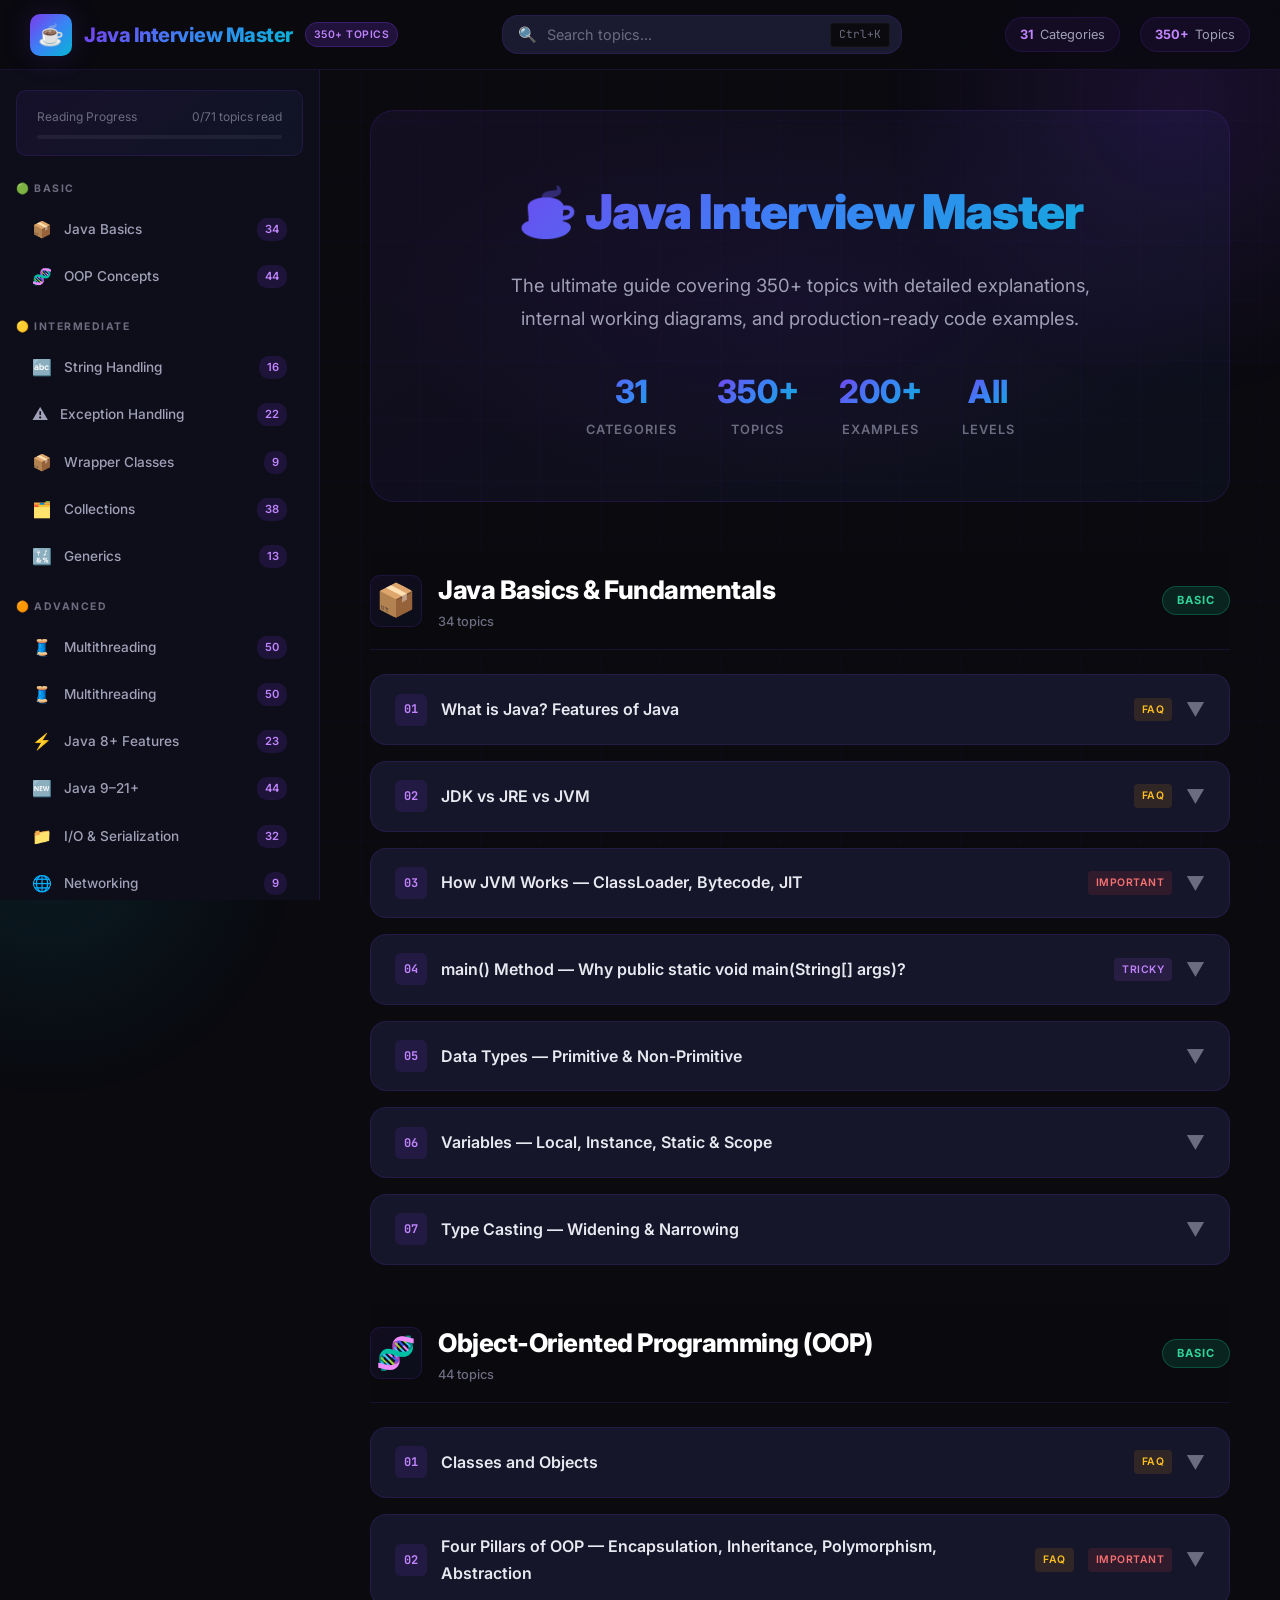
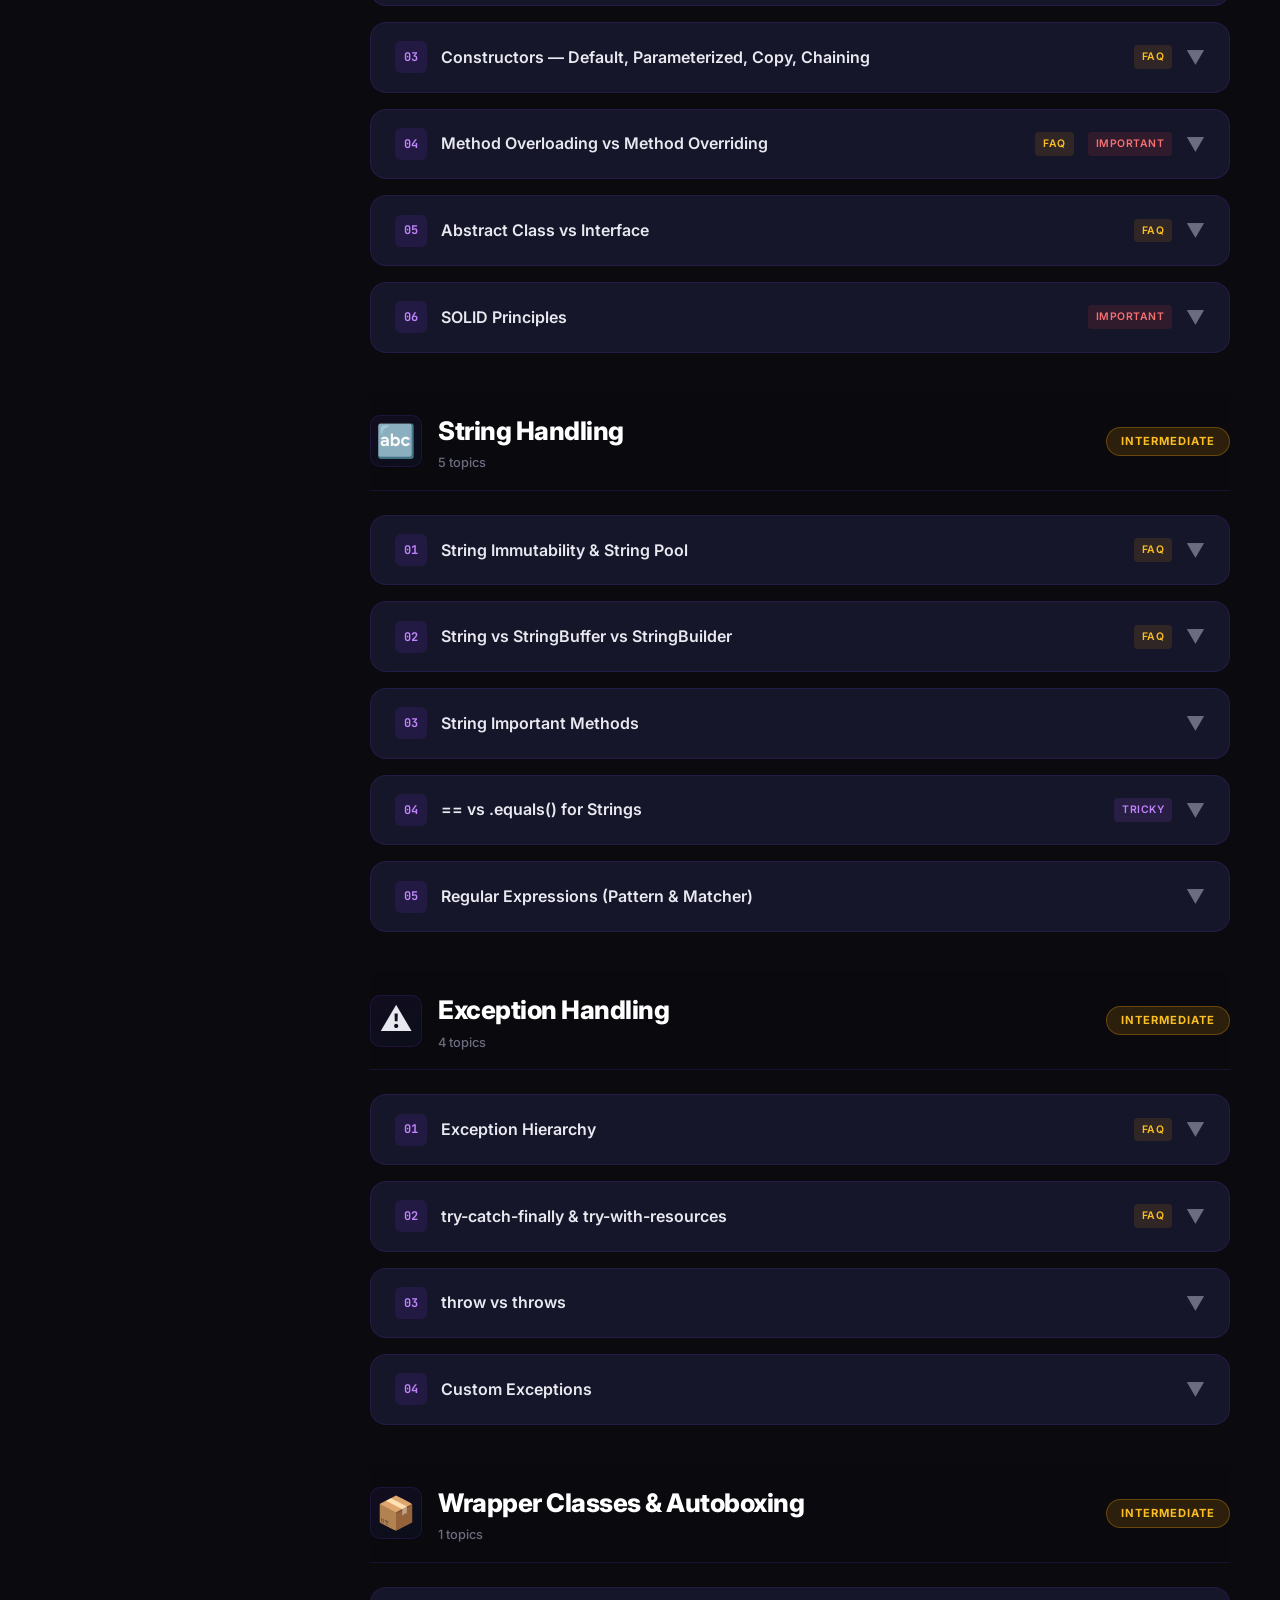
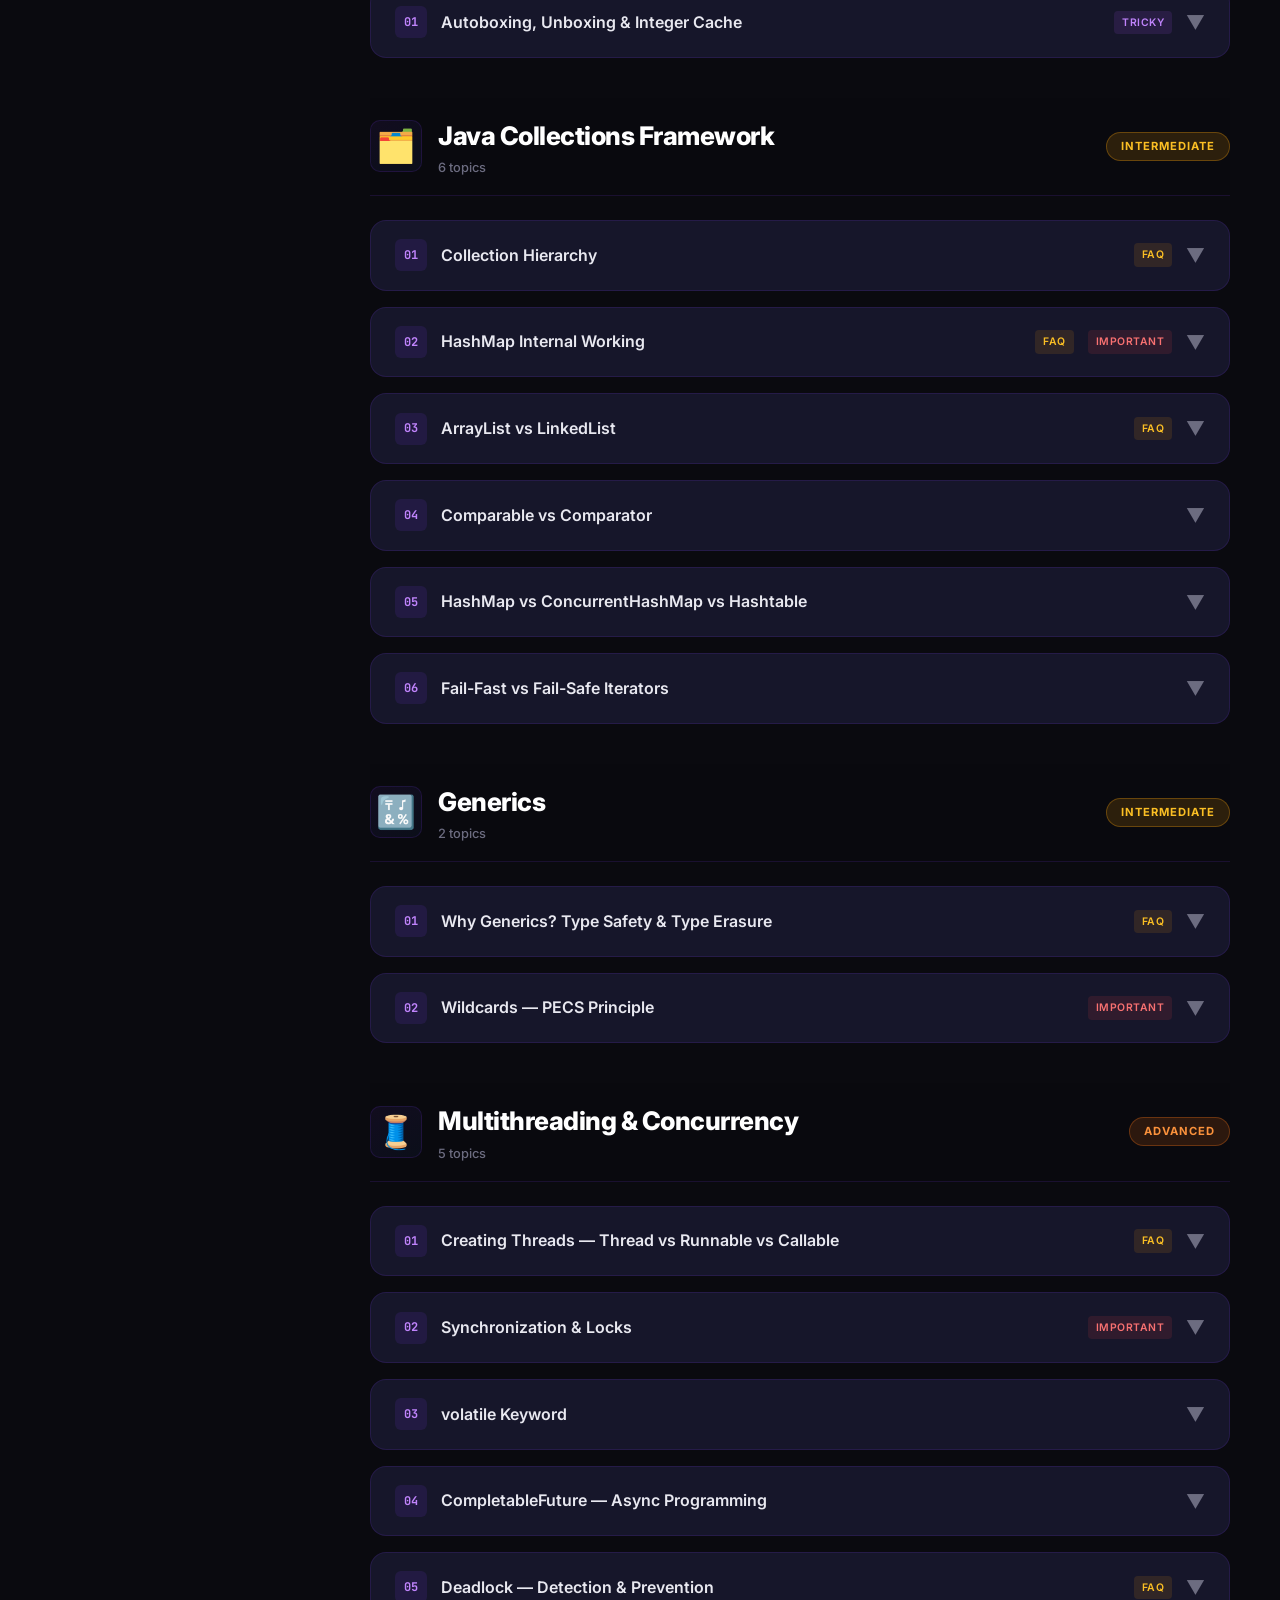
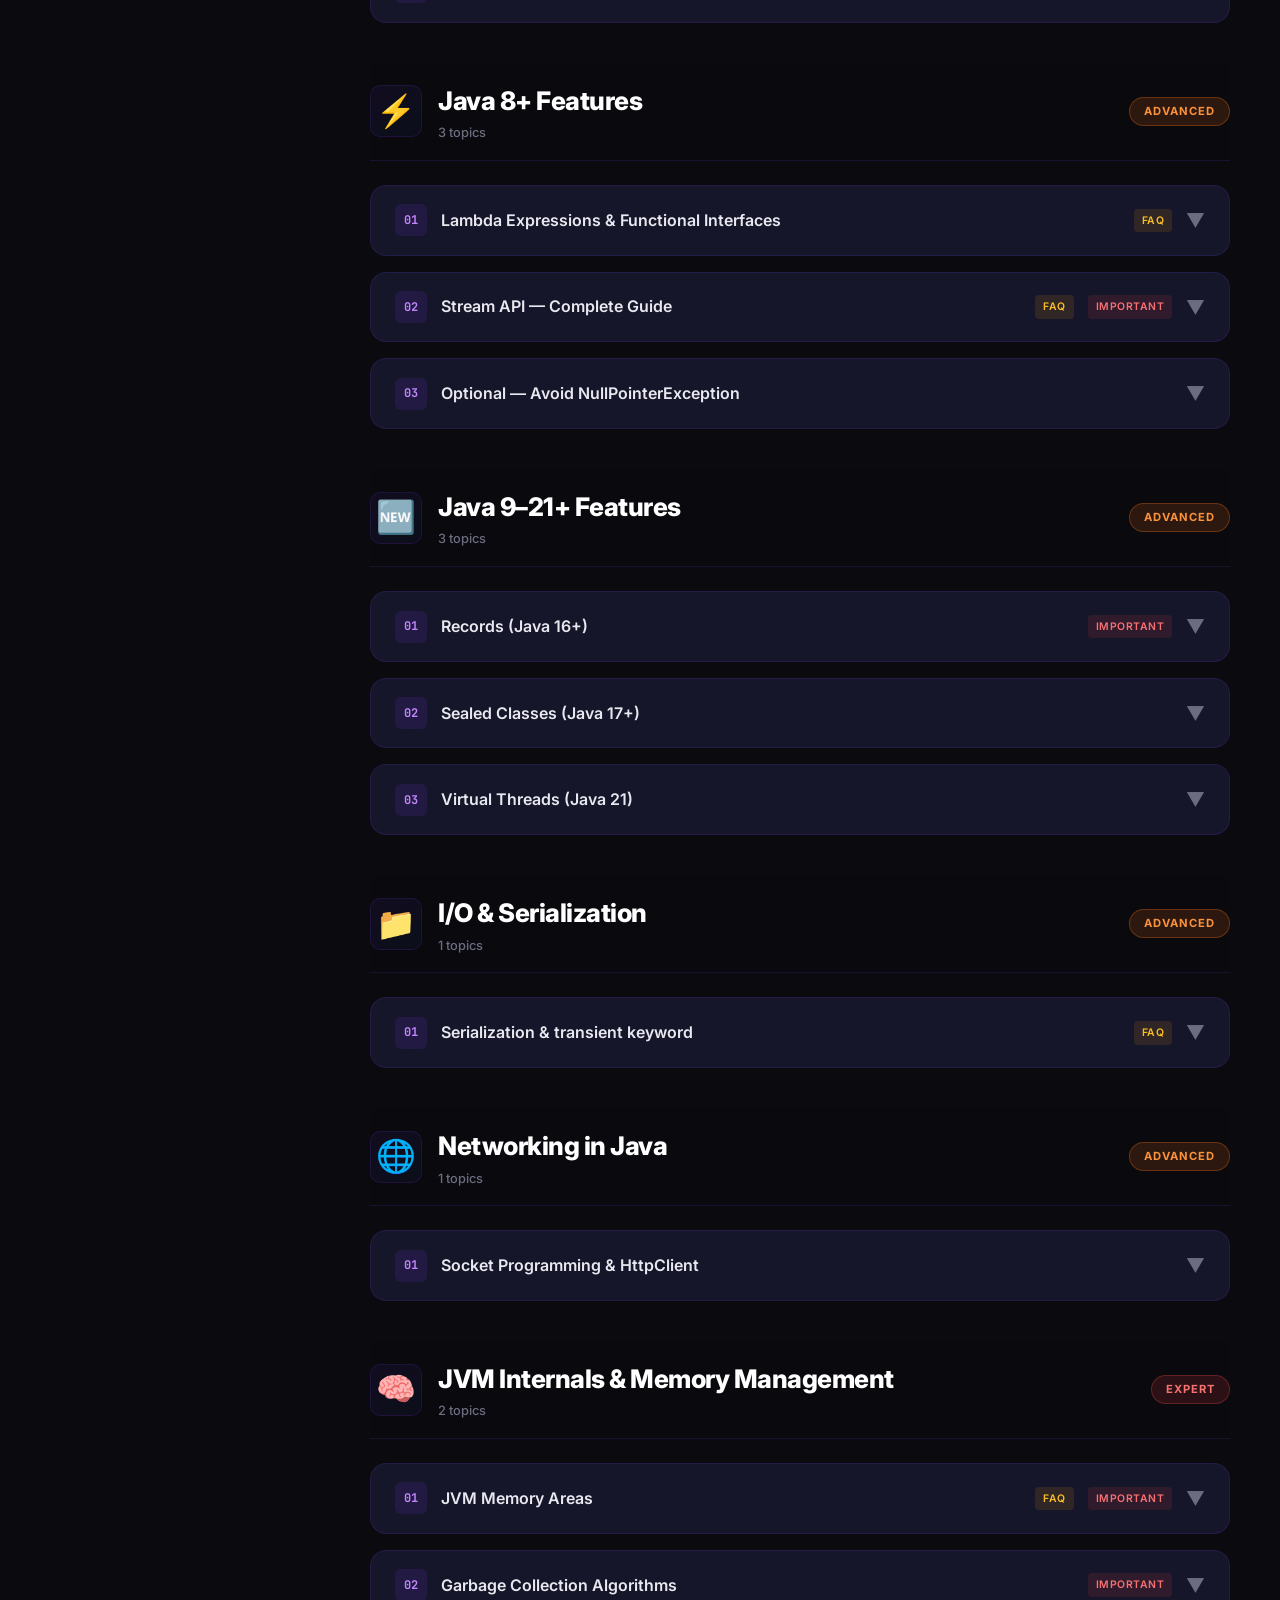
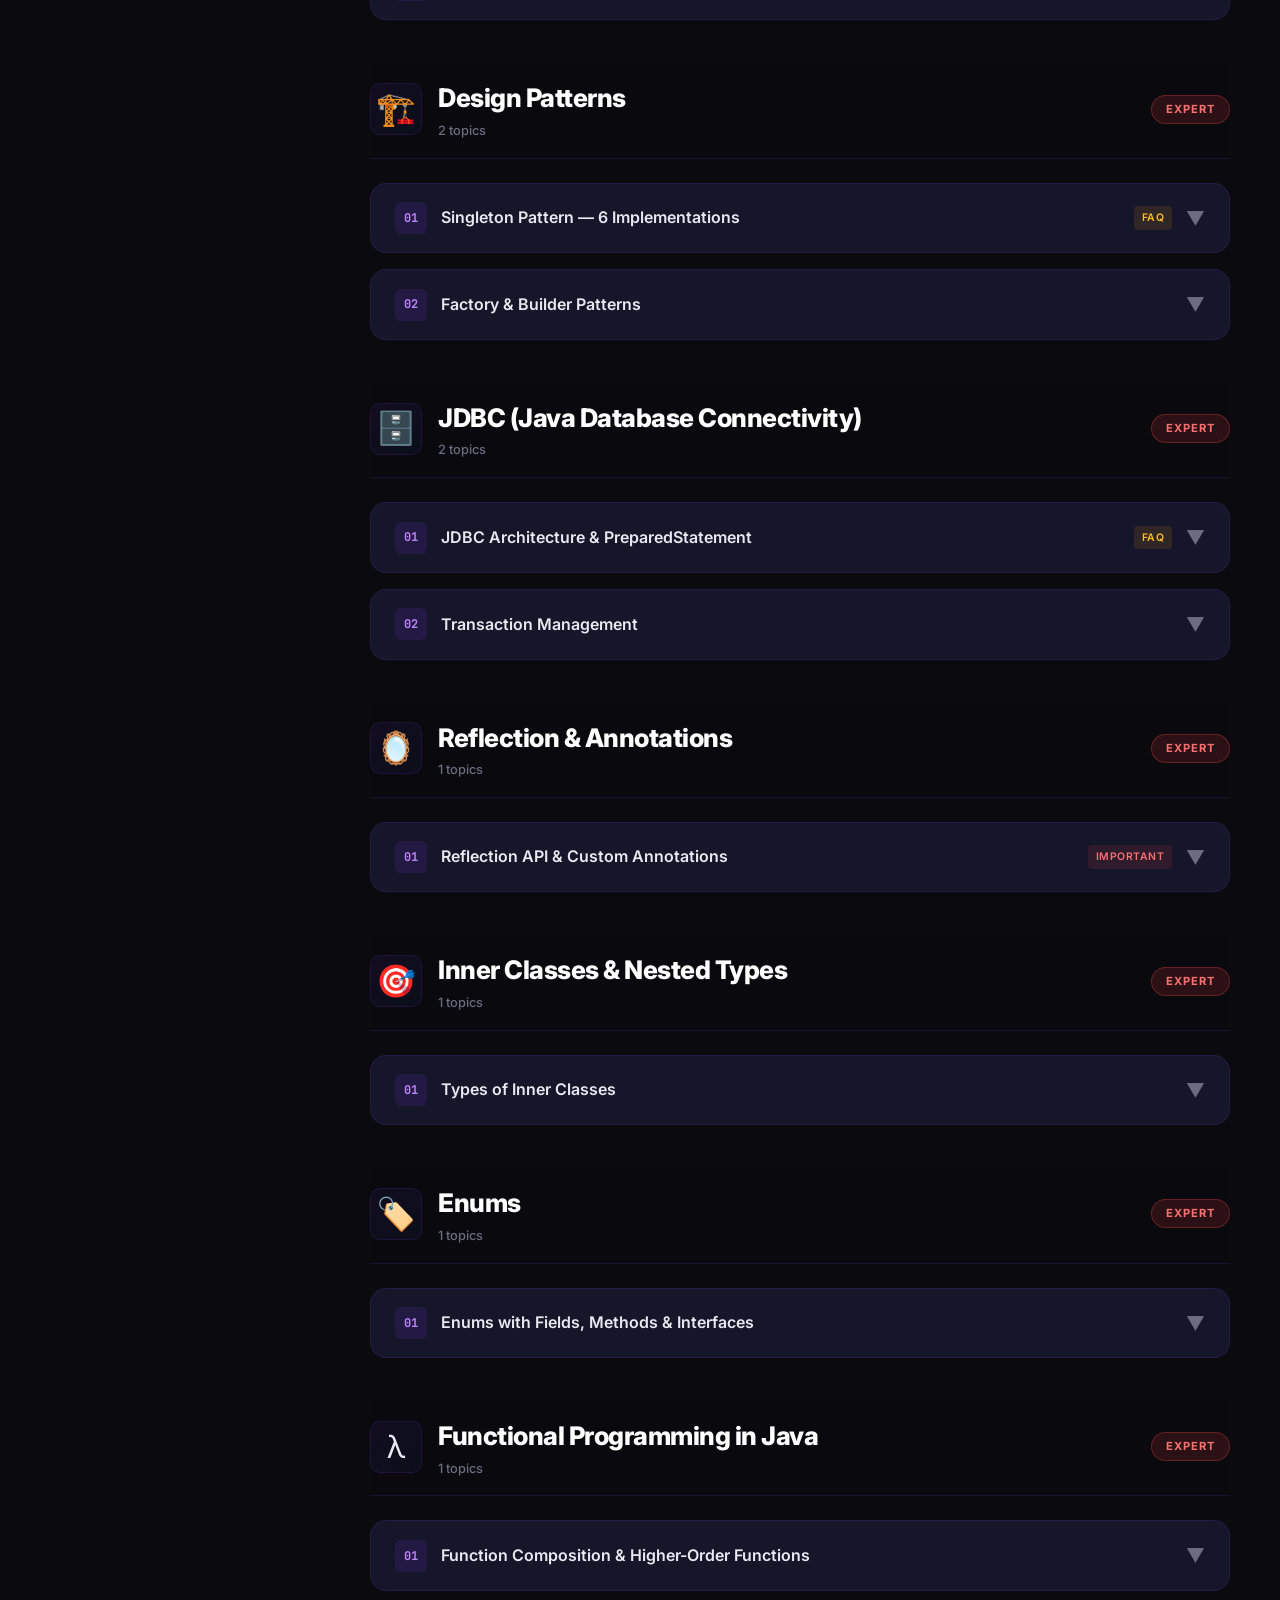
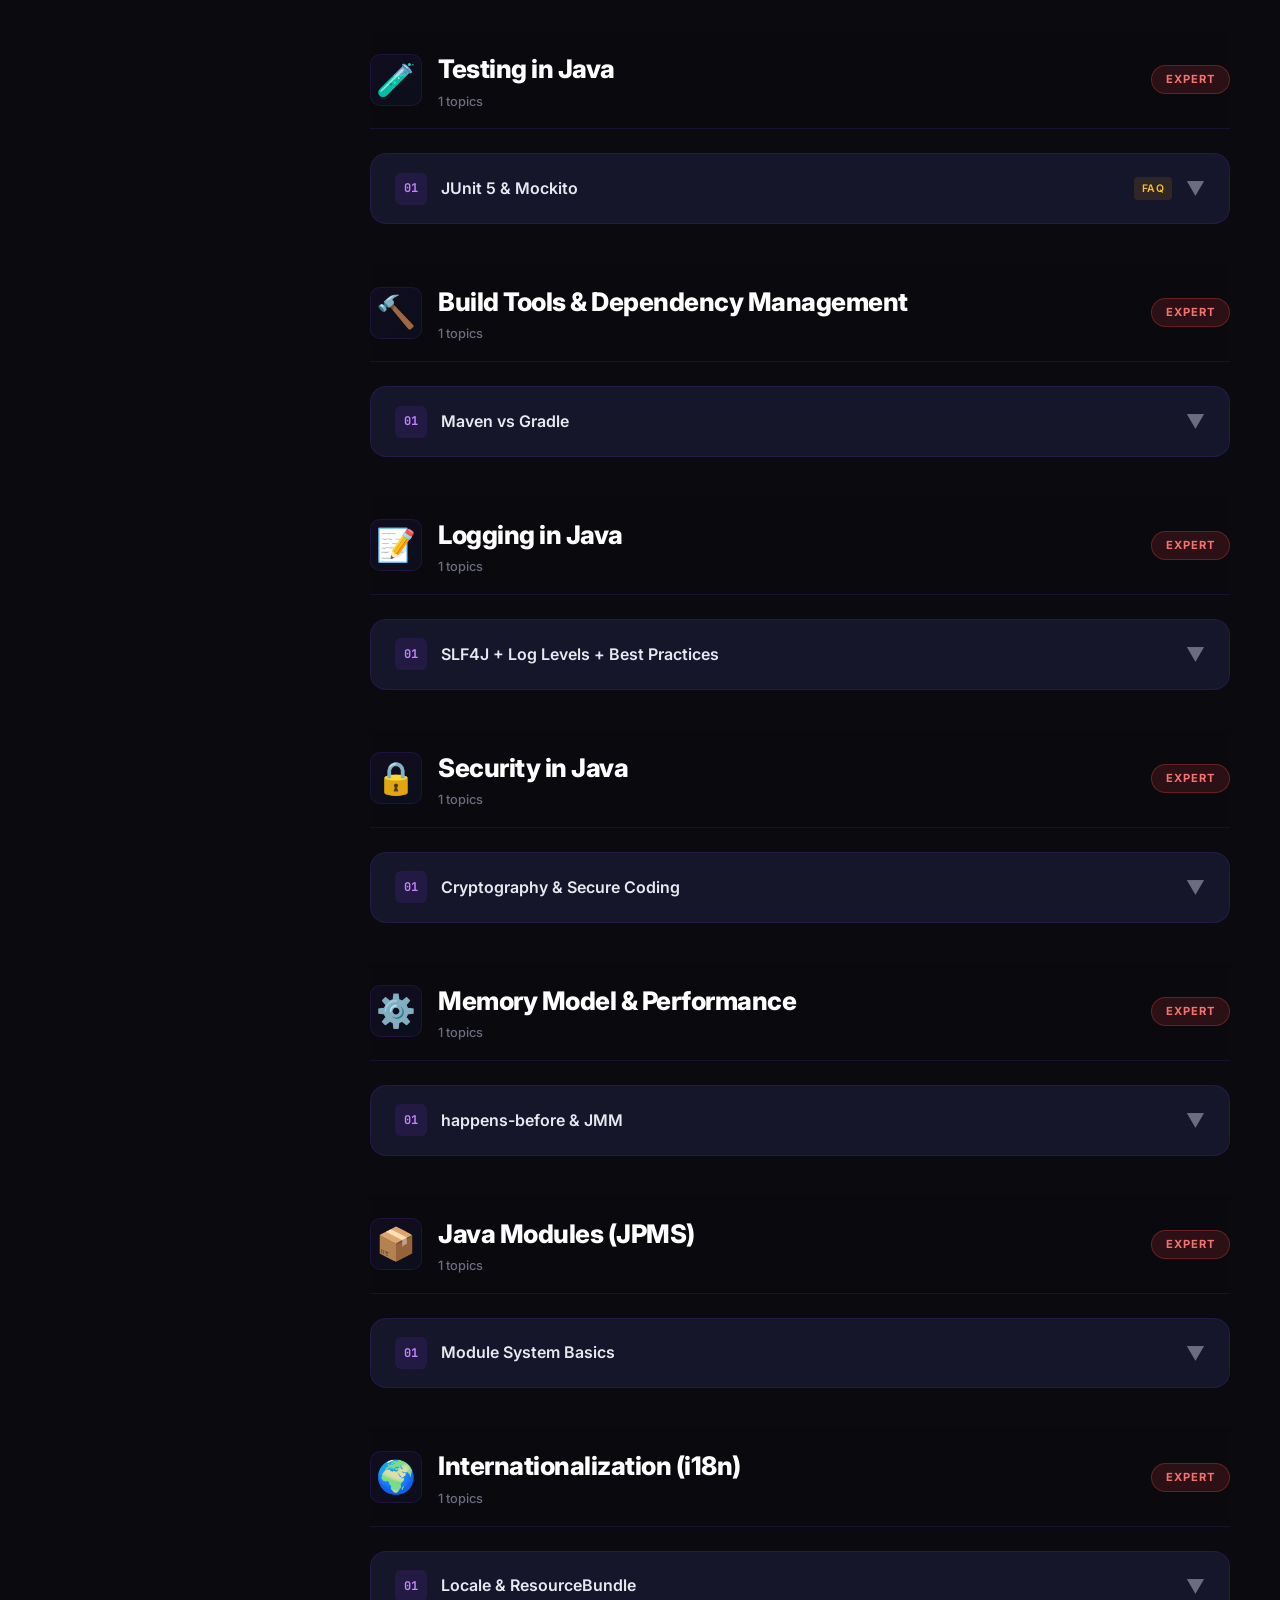
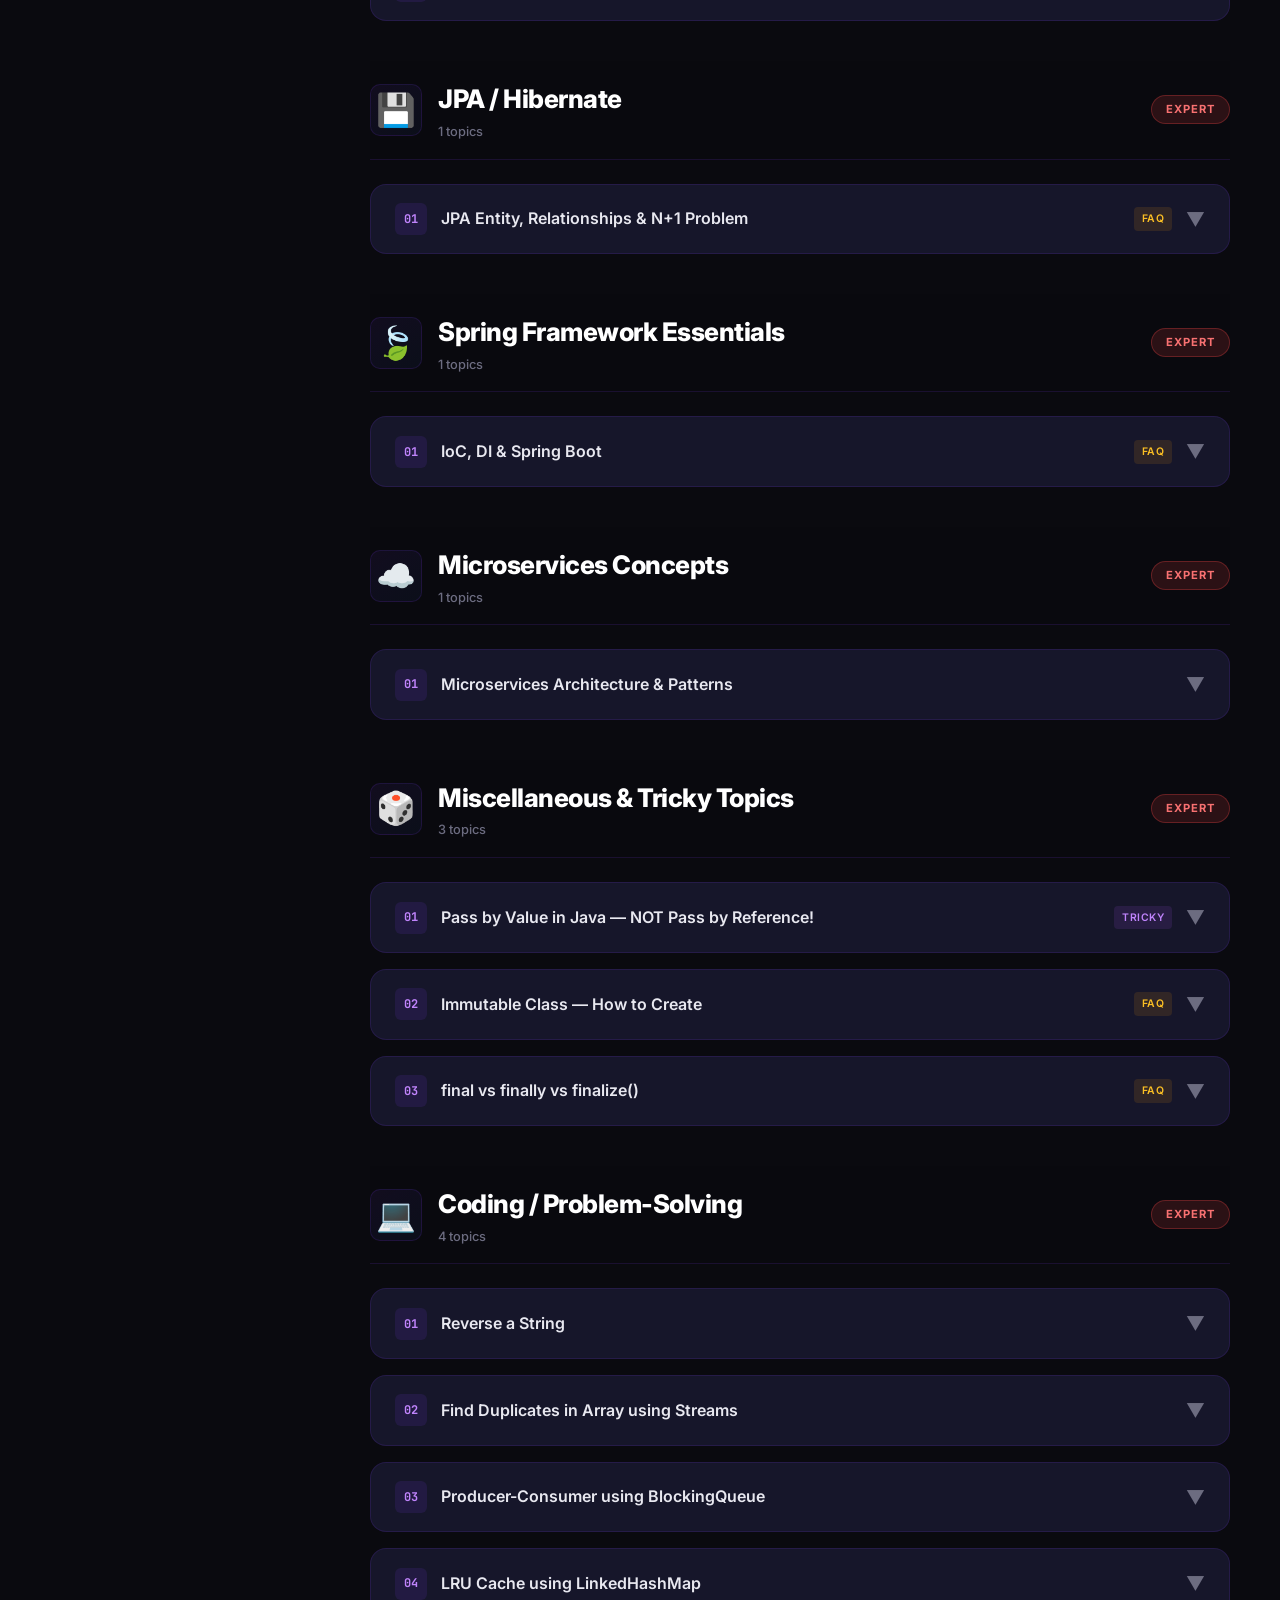
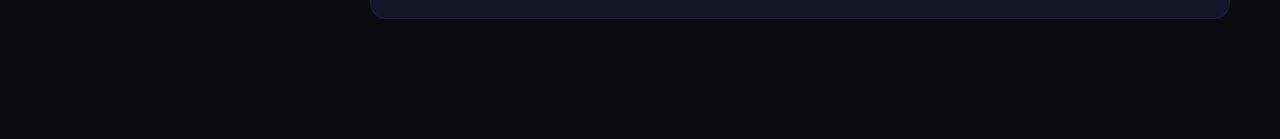
==== commit 5a99f713: "Add Multithreading link to sidebar in index.html" ====
--- a/index.html
+++ b/index.html
@@ -58,6 +58,7 @@
   </div>
   <div class="sidebar-label">🟠 Advanced</div>
   <div class="sidebar-section">
+    <a class="nav-item" href="java-interview-guide addon.html"><span class="nav-emoji">🧵</span> Multithreading<span class="nav-count">50</span></a>
     <a class="nav-item" href="#cat-8"><span class="nav-emoji">🧵</span> Multithreading<span class="nav-count">50</span></a>
     <a class="nav-item" href="#cat-9"><span class="nav-emoji">⚡</span> Java 8+ Features<span class="nav-count">23</span></a>
     <a class="nav-item" href="#cat-10"><span class="nav-emoji">🆕</span> Java 9–21+<span class="nav-count">44</span></a>
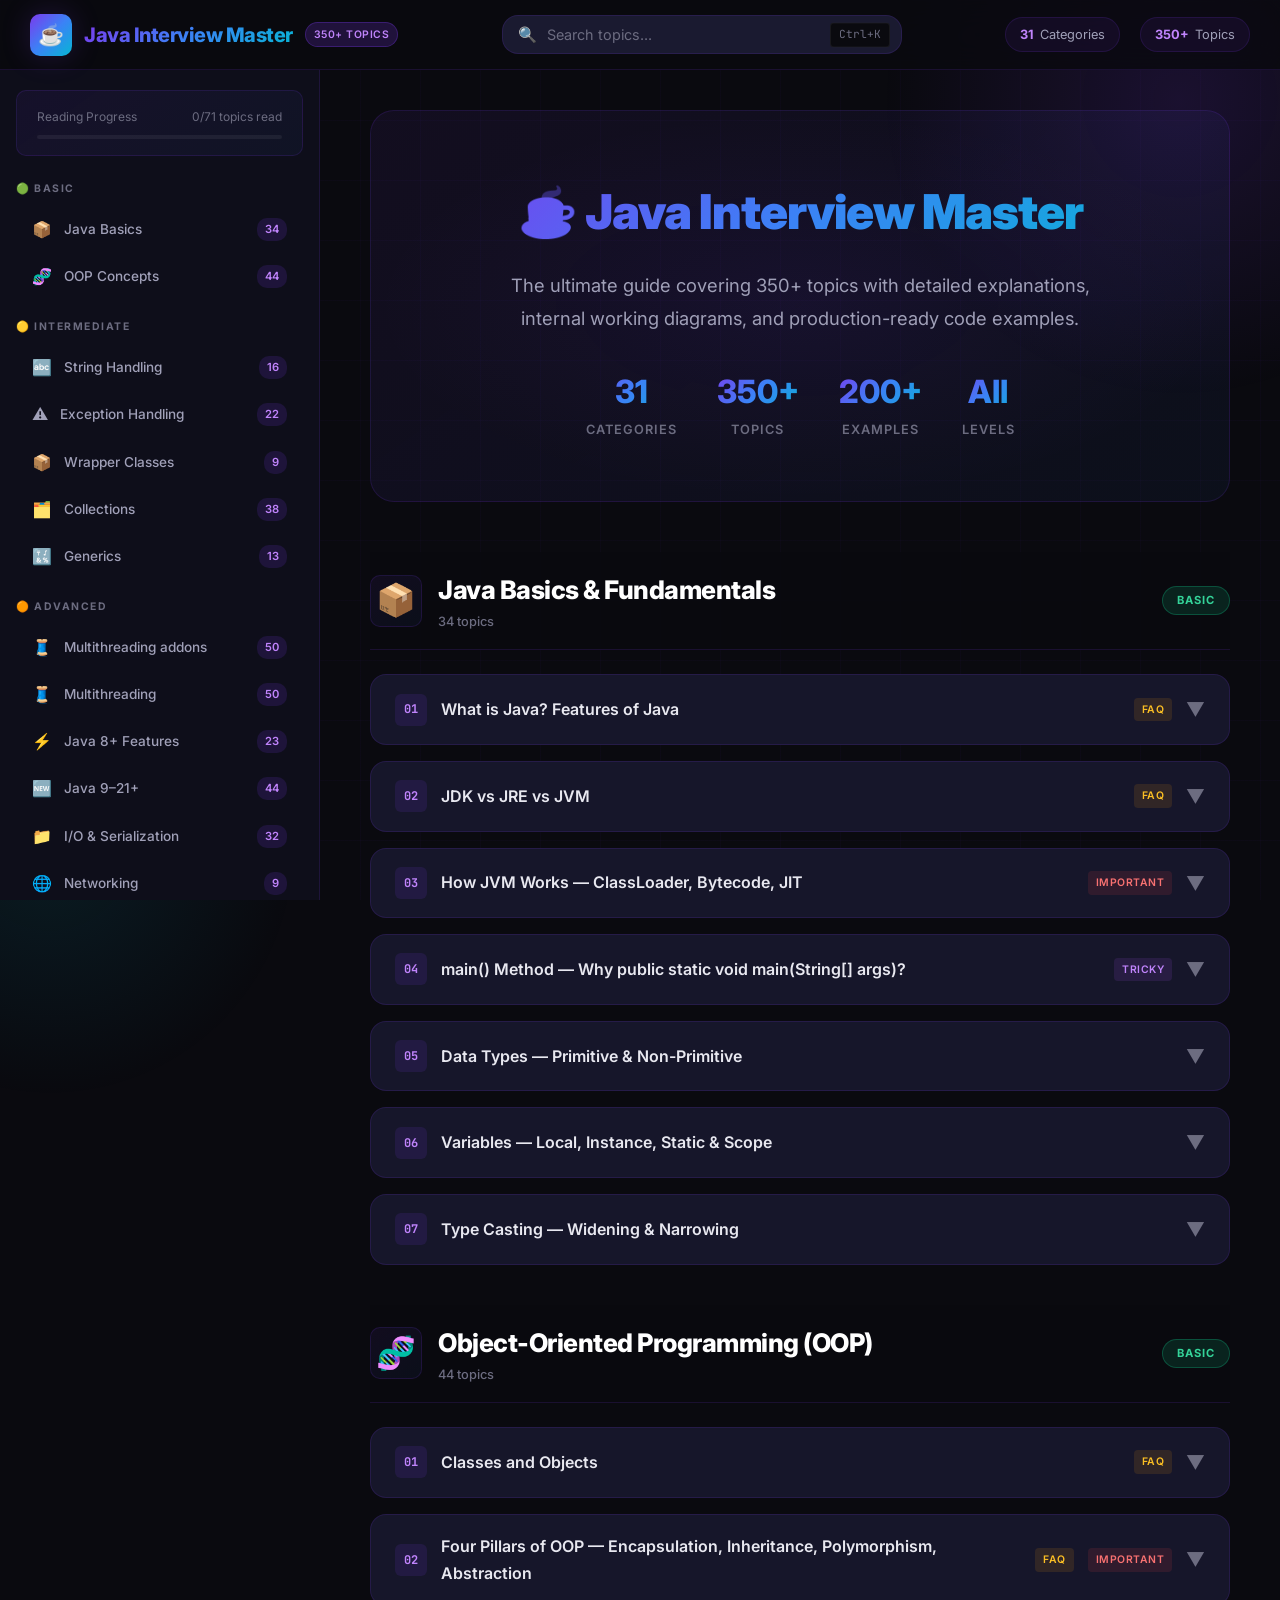
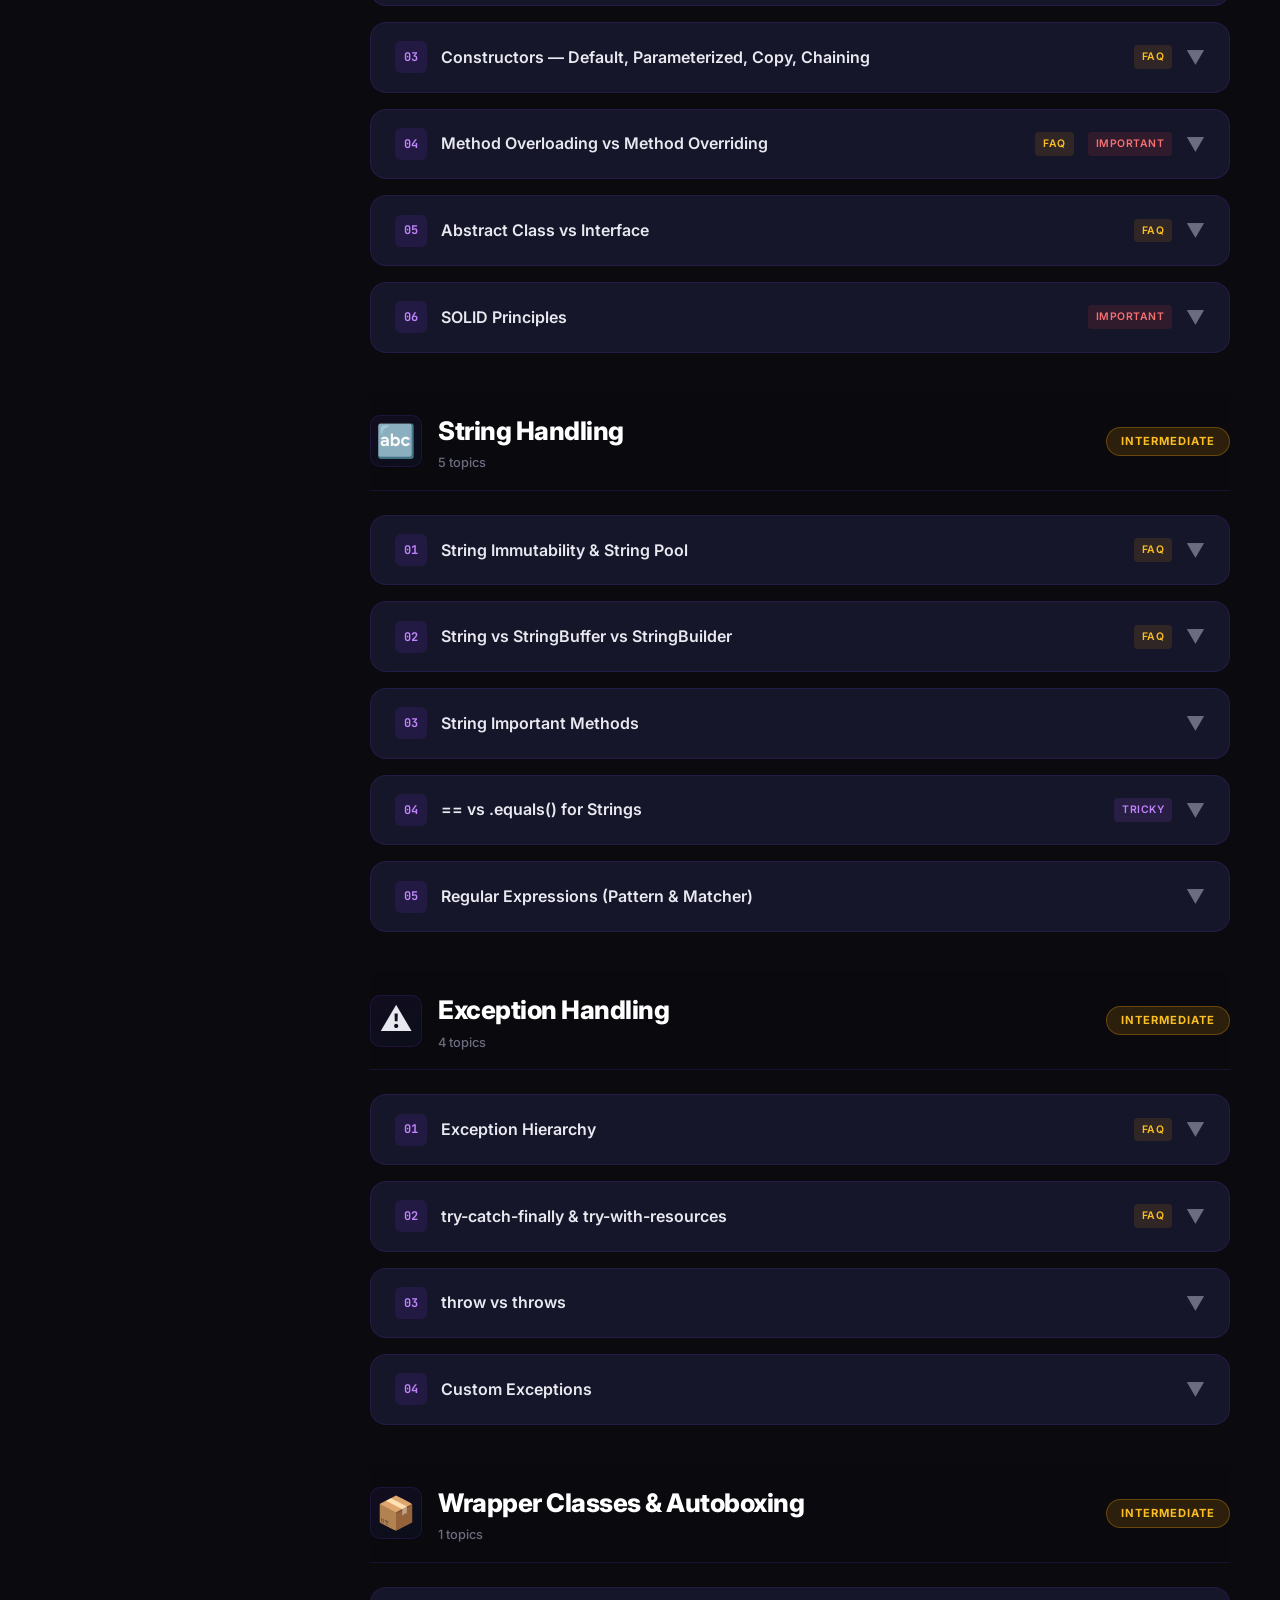
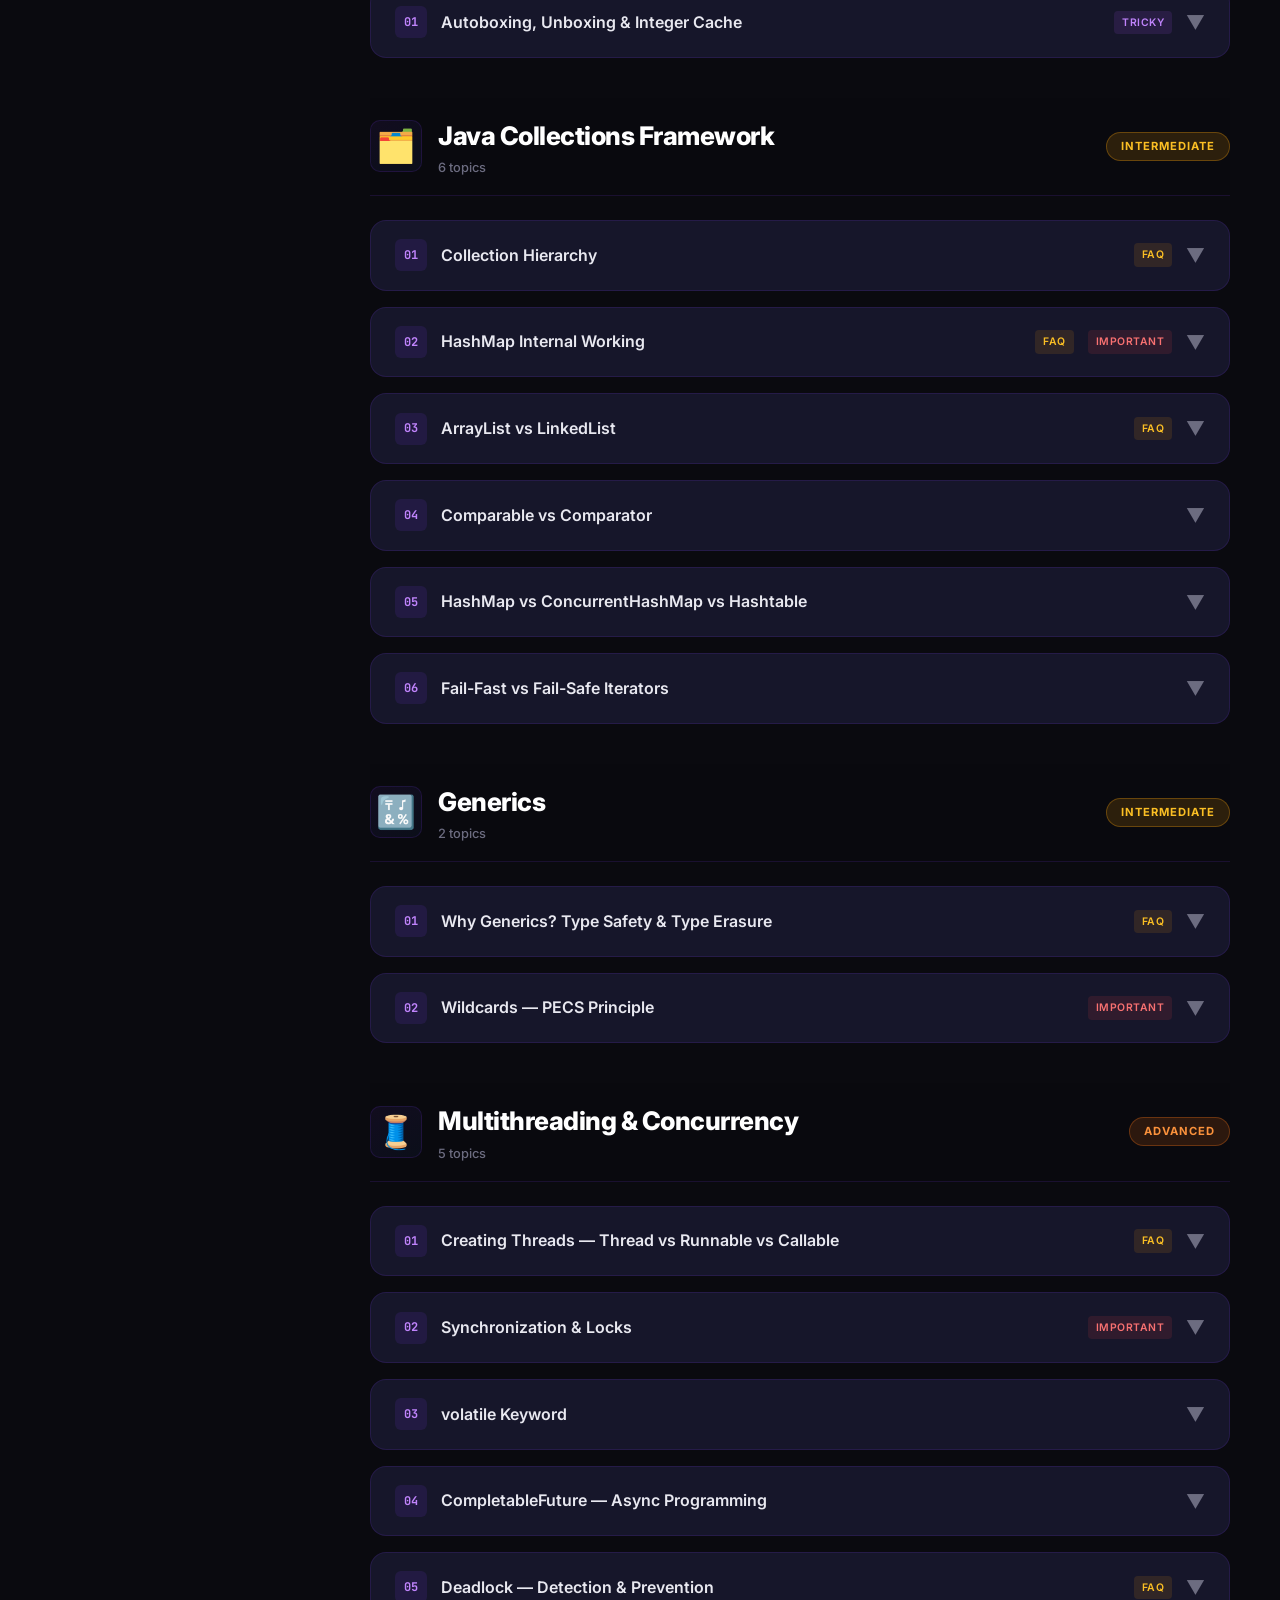
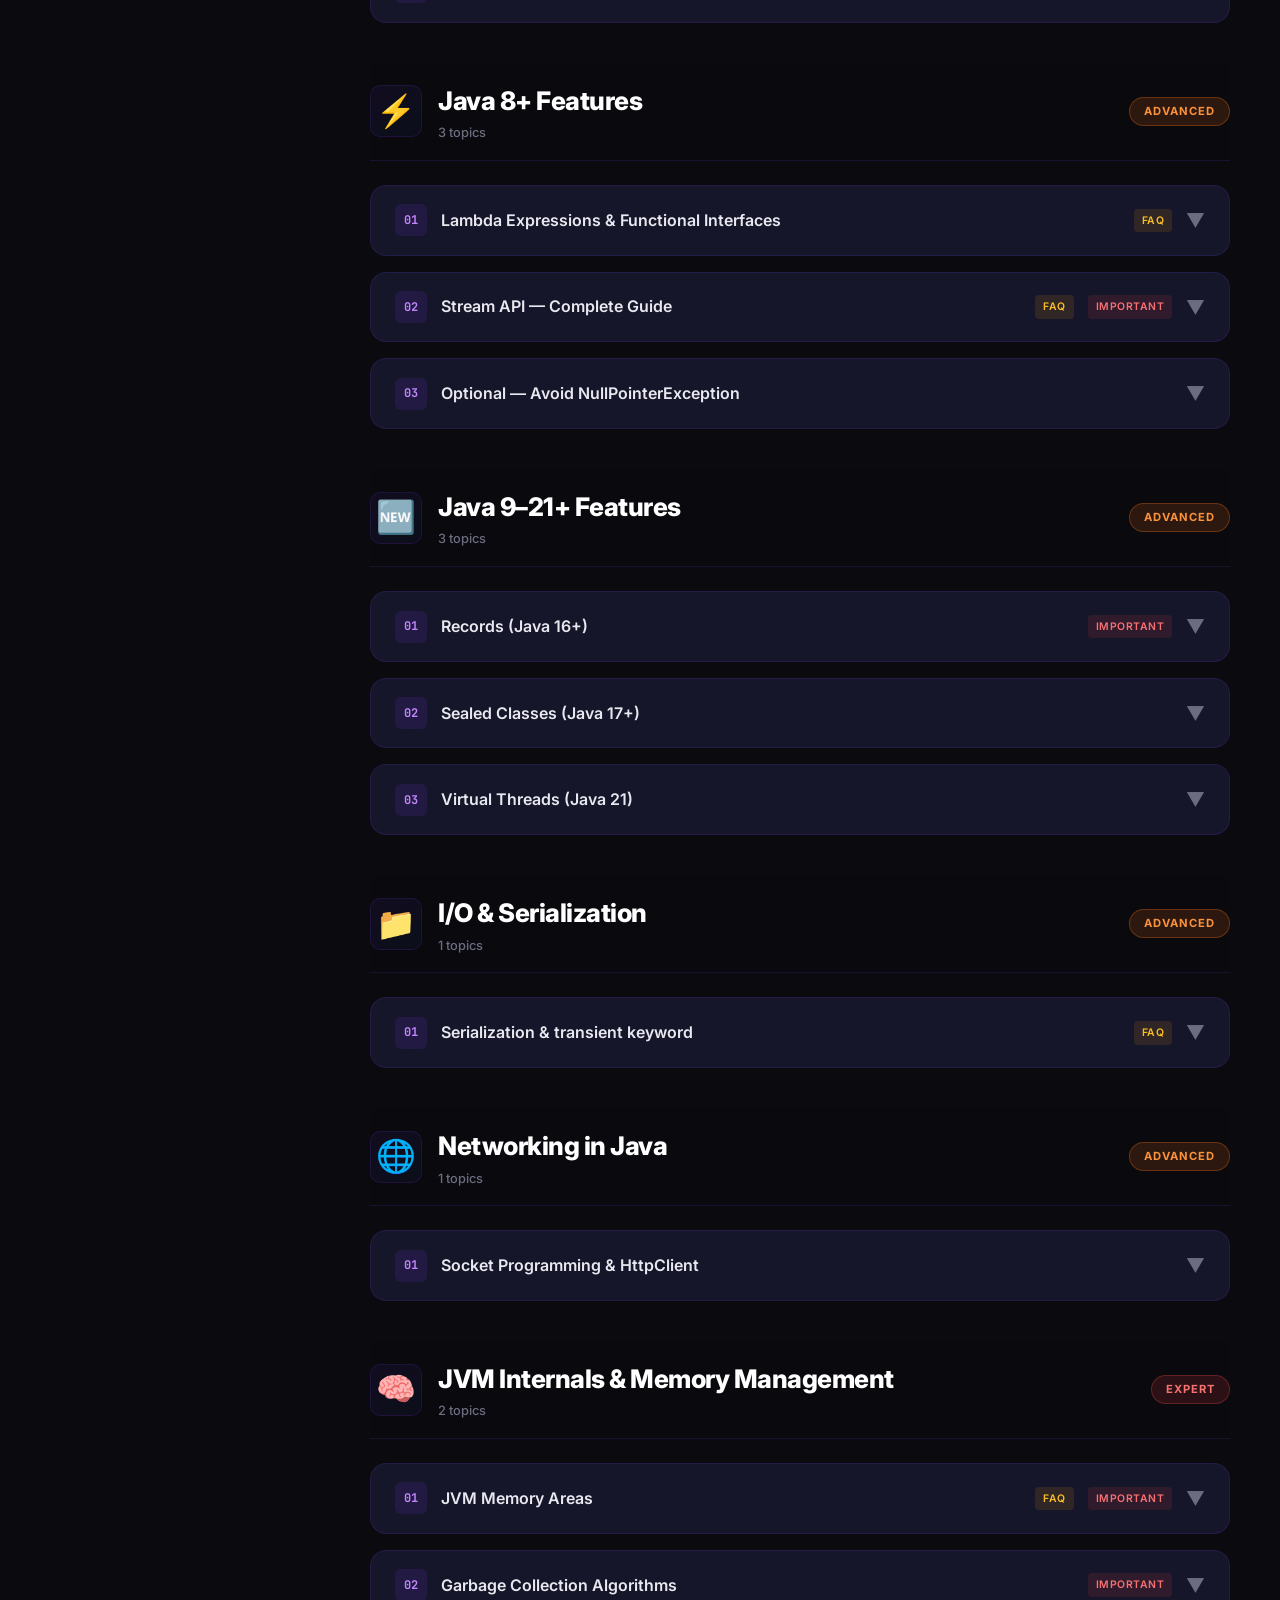
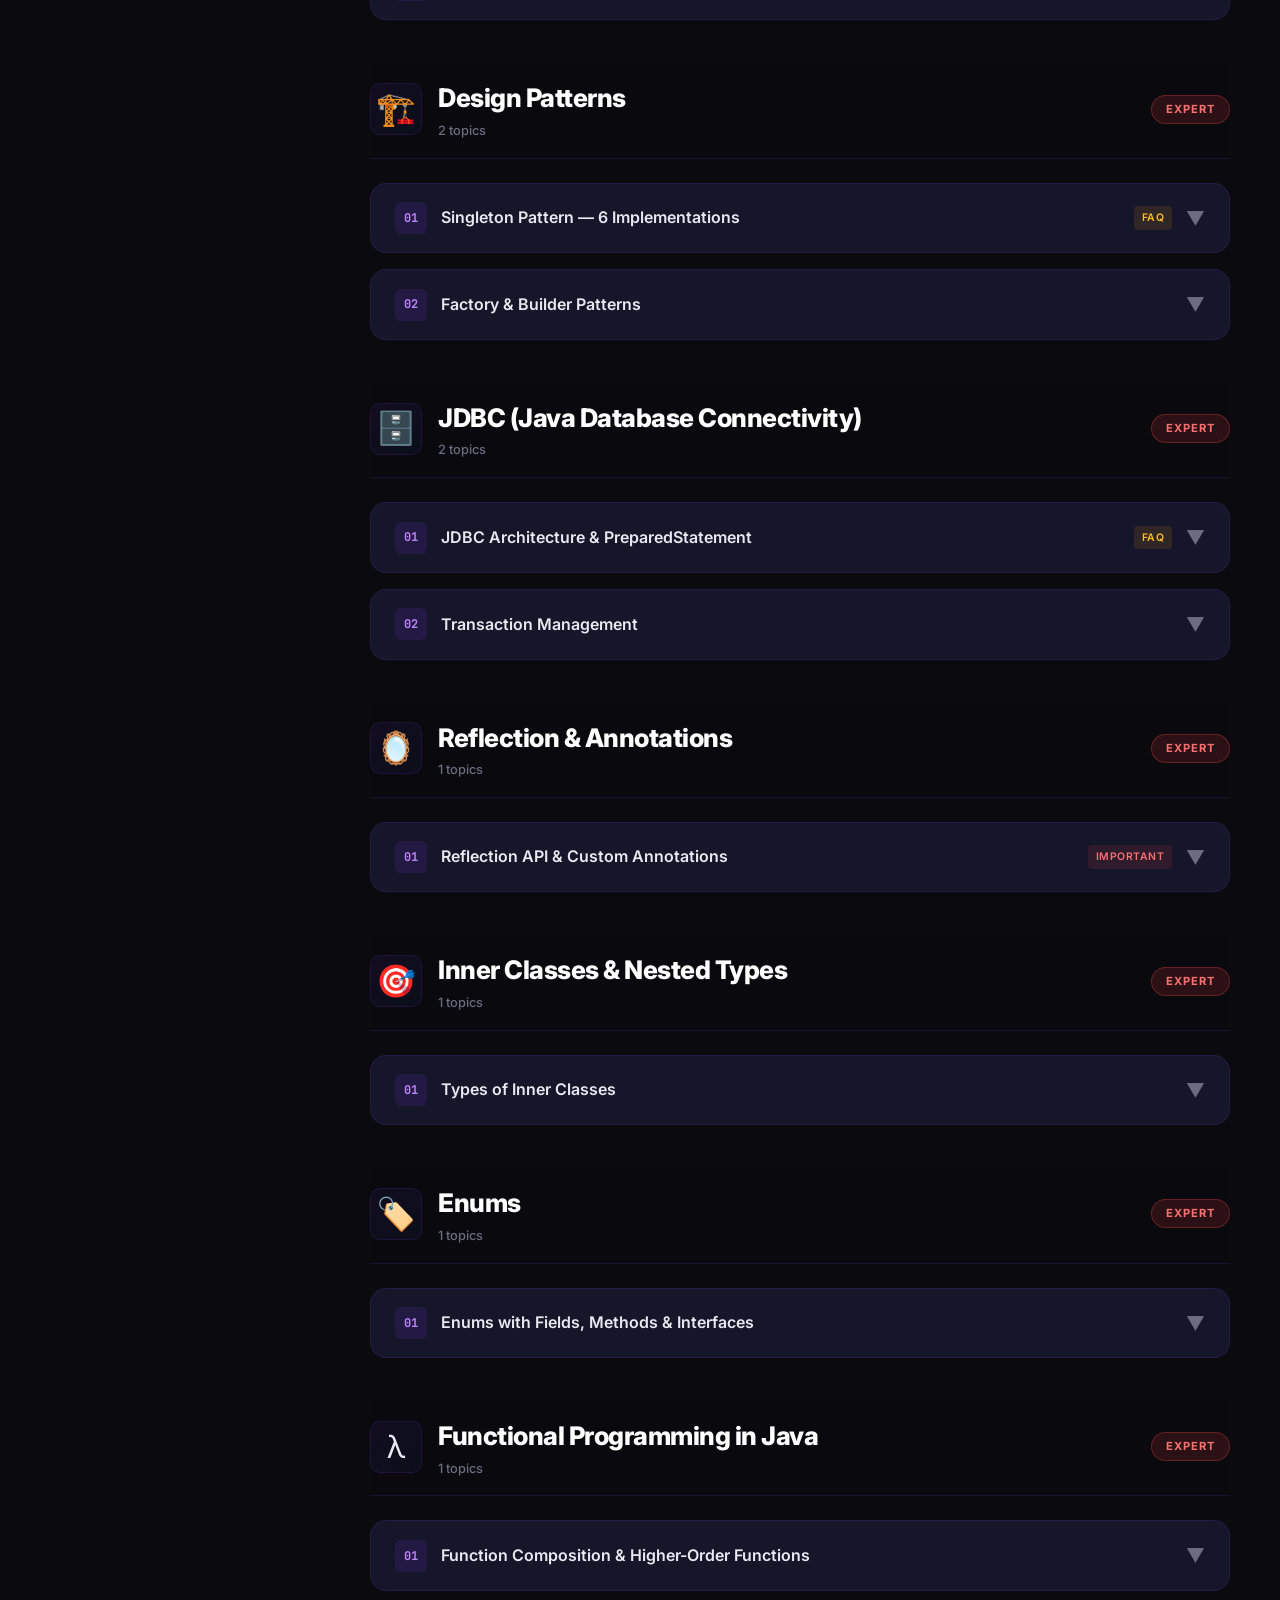
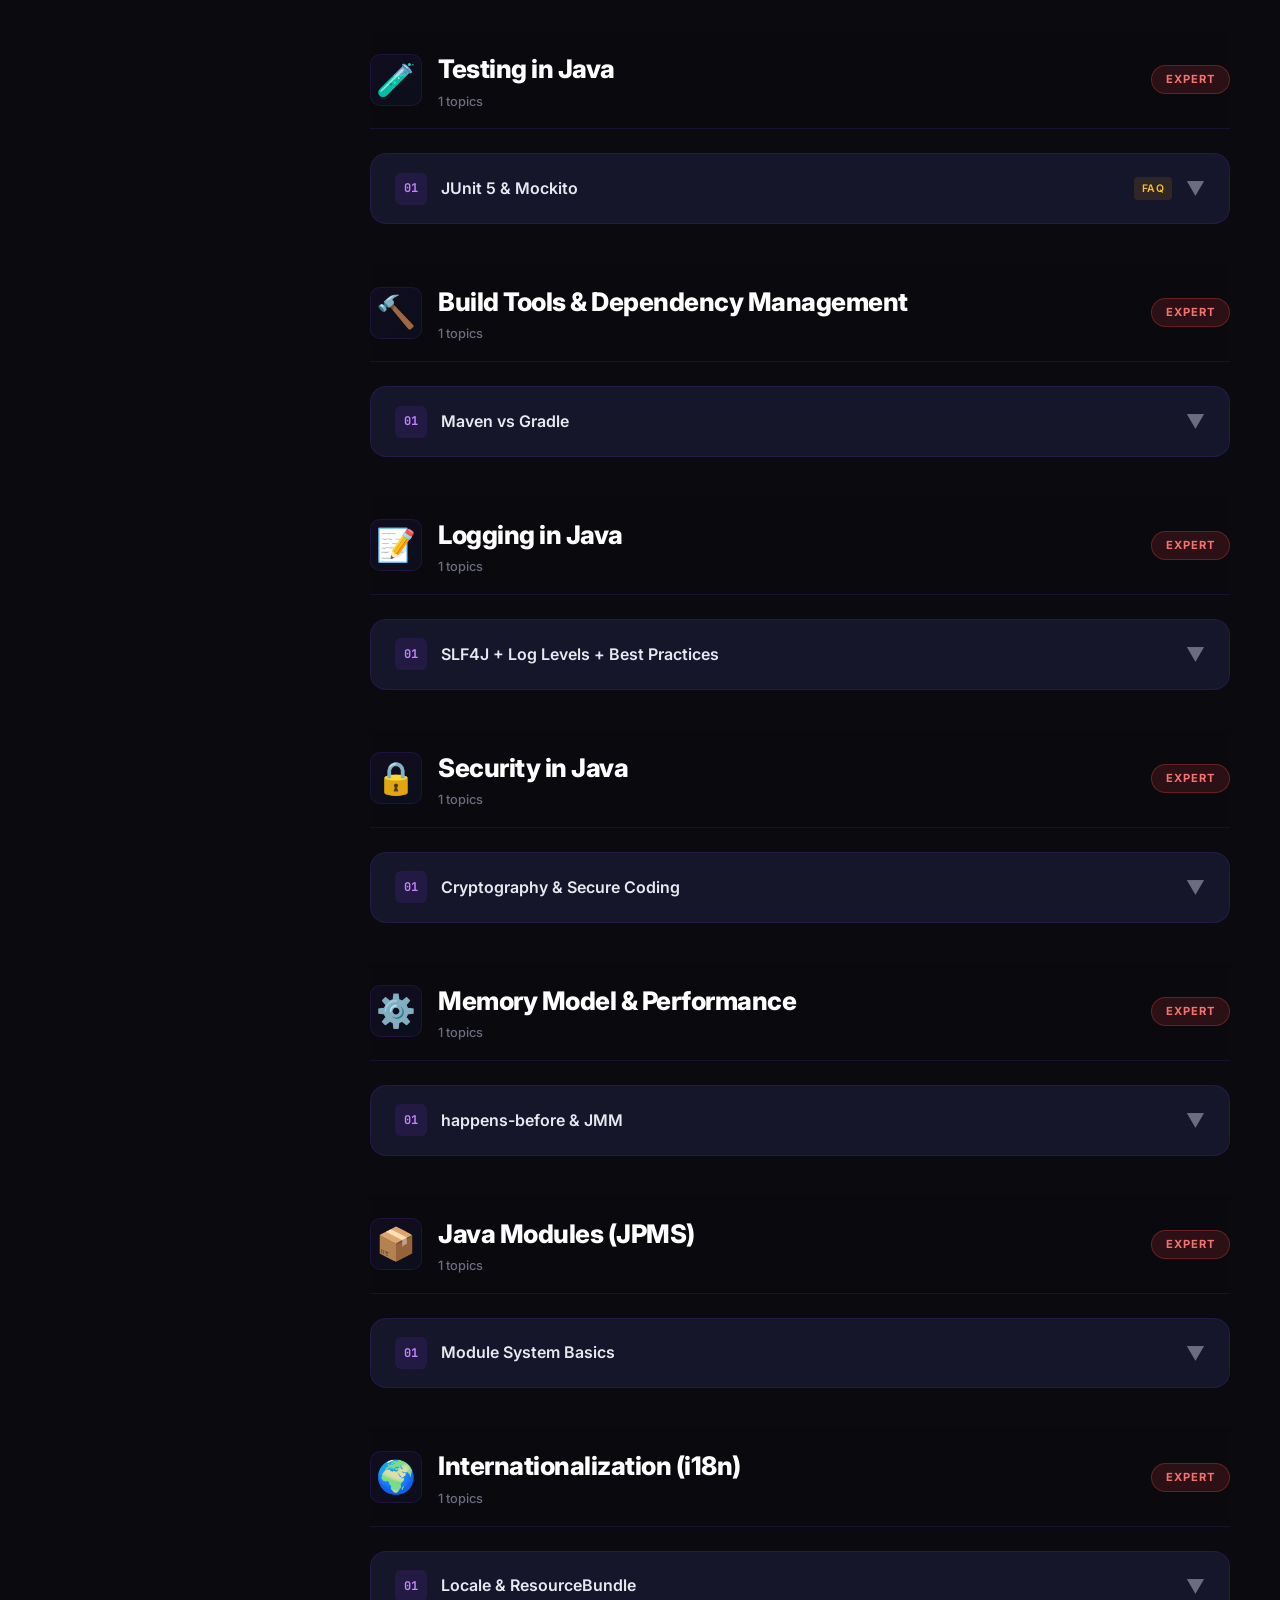
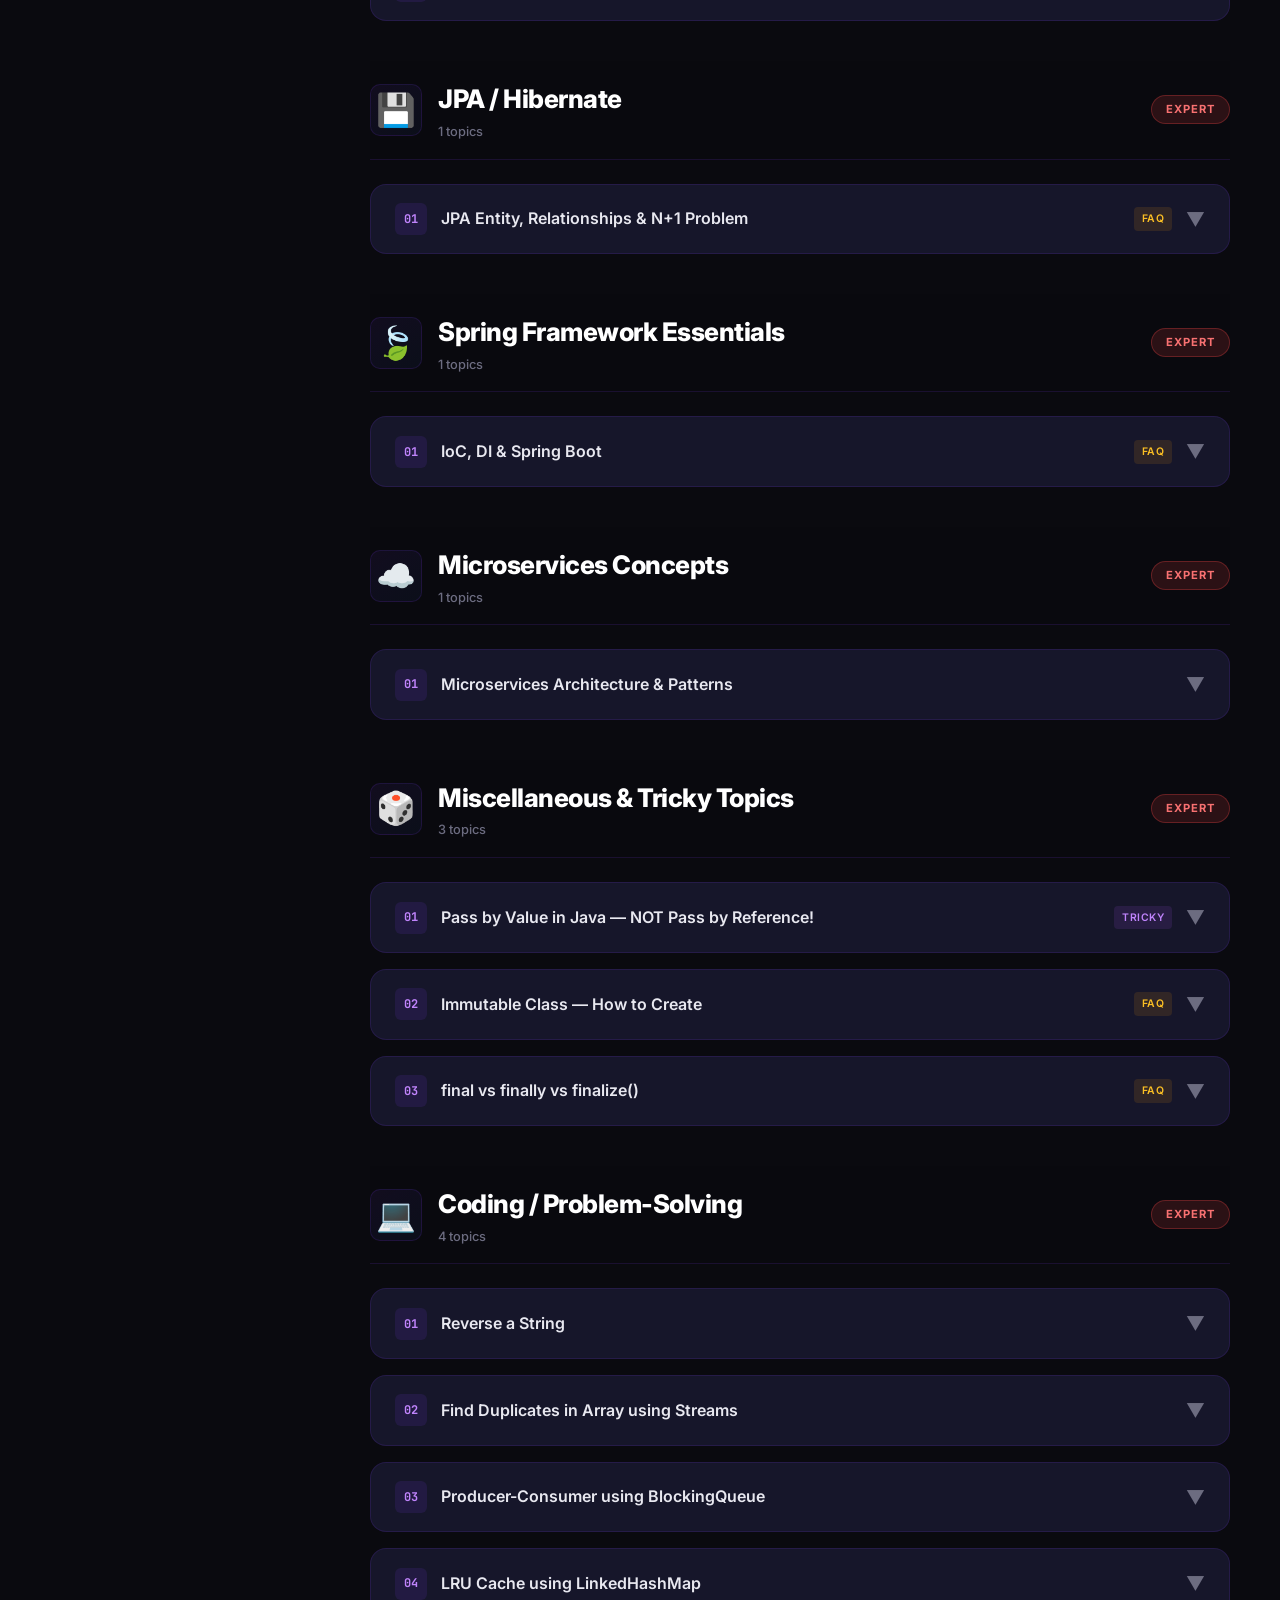
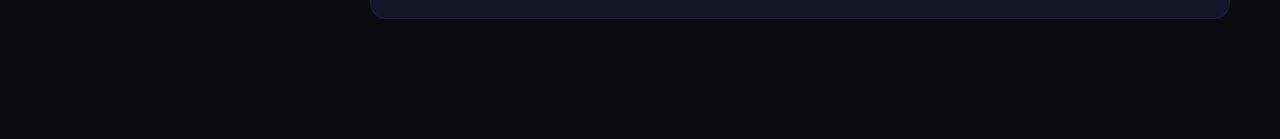
==== commit 1375df9c: "Update Multithreading link text in index.html" ====
--- a/index.html
+++ b/index.html
@@ -58,7 +58,7 @@
   </div>
   <div class="sidebar-label">🟠 Advanced</div>
   <div class="sidebar-section">
-    <a class="nav-item" href="java-interview-guide addon.html"><span class="nav-emoji">🧵</span> Multithreading<span class="nav-count">50</span></a>
+    <a class="nav-item" href="java-interview-guide addon.html"><span class="nav-emoji">🧵</span> Multithreading addons<span class="nav-count">50</span></a>
     <a class="nav-item" href="#cat-8"><span class="nav-emoji">🧵</span> Multithreading<span class="nav-count">50</span></a>
     <a class="nav-item" href="#cat-9"><span class="nav-emoji">⚡</span> Java 8+ Features<span class="nav-count">23</span></a>
     <a class="nav-item" href="#cat-10"><span class="nav-emoji">🆕</span> Java 9–21+<span class="nav-count">44</span></a>
